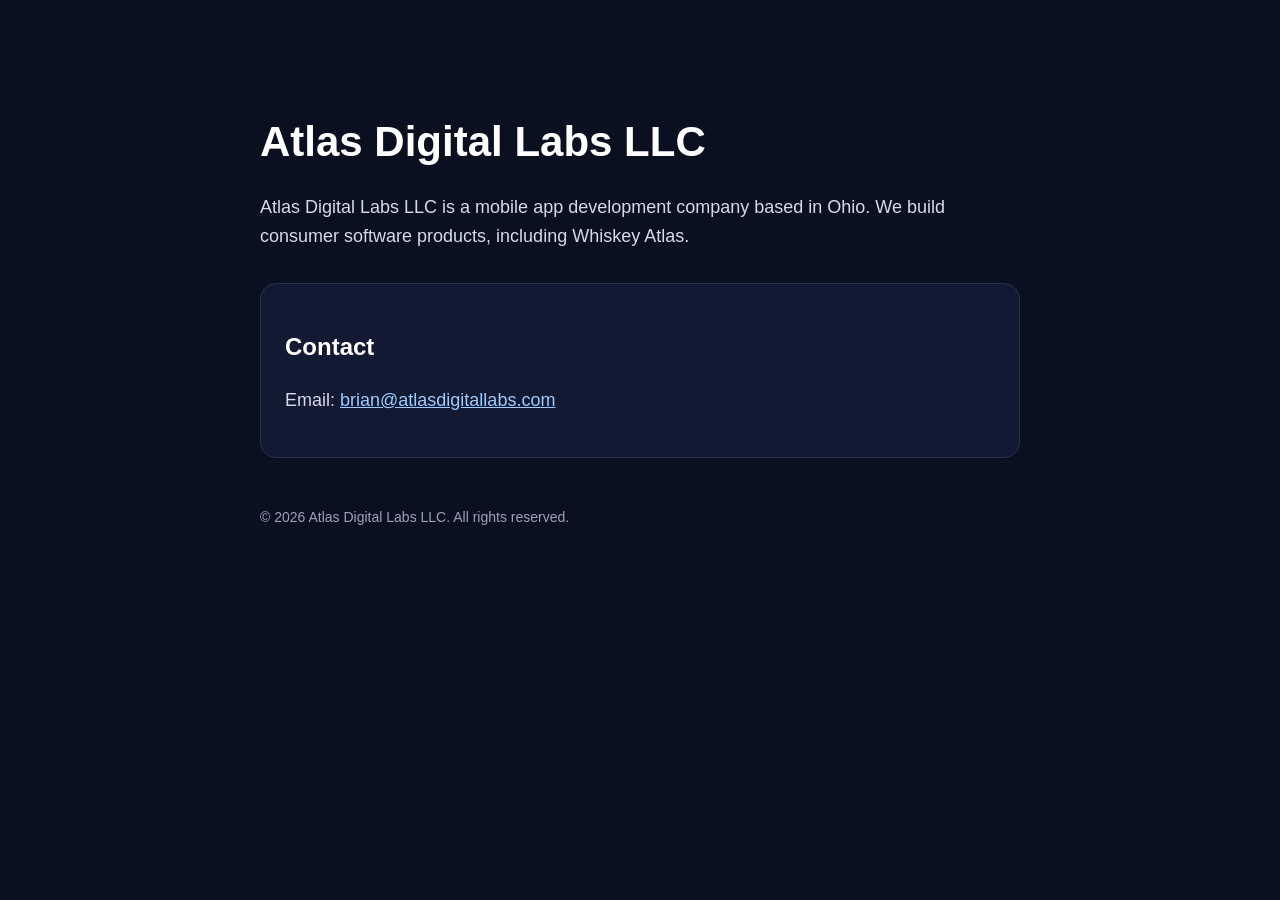
==== index.html @ 76c536e6 "Create index.html" ====
<!DOCTYPE html>
<html lang="en">
<head>
  <meta charset="UTF-8" />
  <meta name="viewport" content="width=device-width, initial-scale=1.0" />
  <title>Atlas Digital Labs LLC</title>
  <style>
    body {
      margin: 0;
      font-family: Arial, Helvetica, sans-serif;
      background: #0b1020;
      color: #ffffff;
      line-height: 1.6;
    }

    .container {
      max-width: 760px;
      margin: 0 auto;
      padding: 80px 24px;
    }

    h1 {
      font-size: 42px;
      margin-bottom: 12px;
    }

    p {
      font-size: 18px;
      color: #d6d9e6;
    }

    .card {
      margin-top: 32px;
      padding: 24px;
      border: 1px solid #26304f;
      border-radius: 16px;
      background: #121a33;
    }

    a {
      color: #9ecbff;
    }

    .footer {
      margin-top: 48px;
      font-size: 14px;
      color: #9aa3b8;
    }
  </style>
</head>
<body>
  <main class="container">
    <h1>Atlas Digital Labs LLC</h1>

    <p>
      Atlas Digital Labs LLC is a mobile app development company based in Ohio.
      We build consumer software products, including Whiskey Atlas.
    </p>

    <div class="card">
      <h2>Contact</h2>
      <p>
        Email:
        <a href="mailto:brian@atlasdigitallabs.com">brian@atlasdigitallabs.com</a>
      </p>
    </div>

    <div class="footer">
      © 2026 Atlas Digital Labs LLC. All rights reserved.
    </div>
  </main>
</body>
</html>
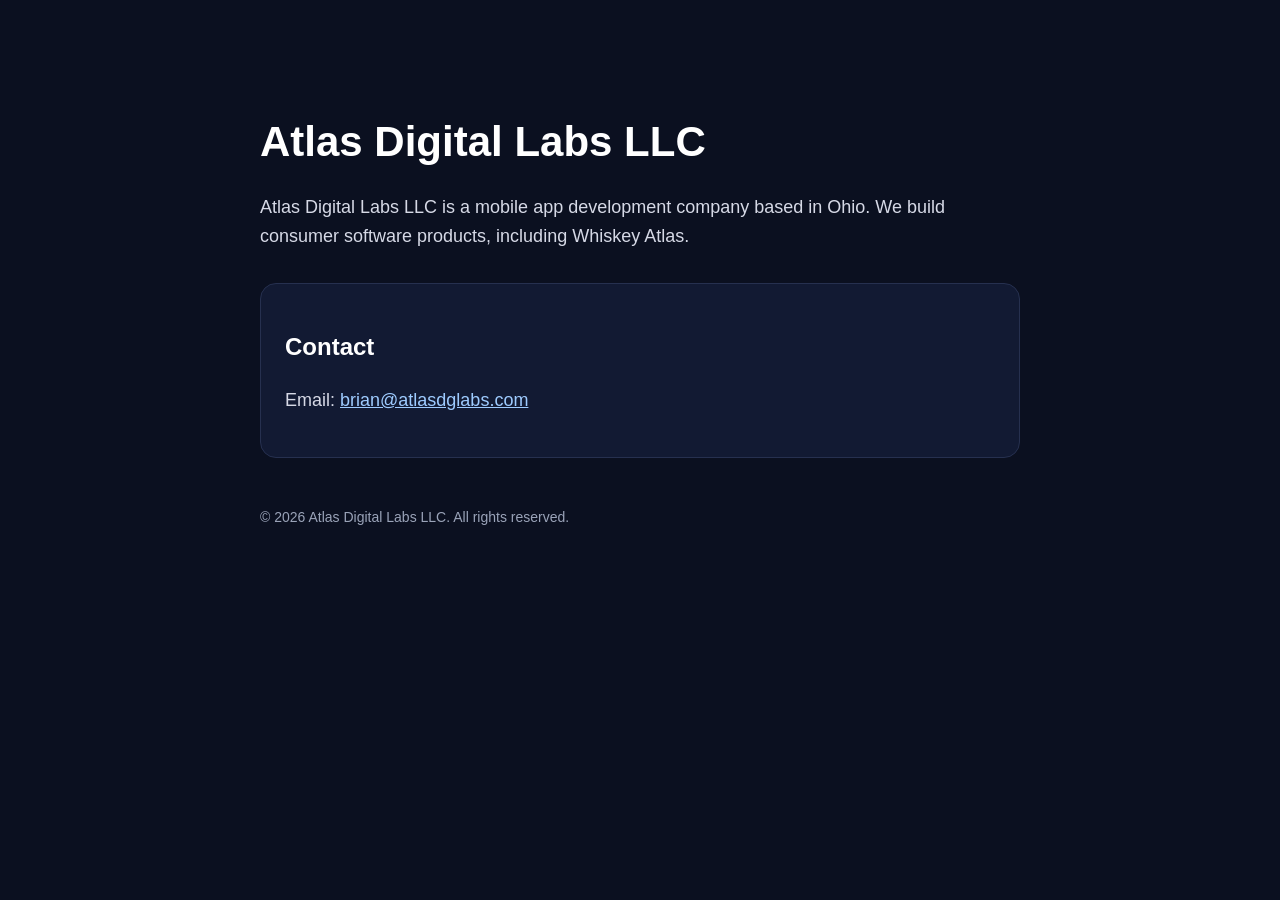
==== commit a7f6f595: "Update index.html" ====
--- a/index.html
+++ b/index.html
@@ -61,7 +61,7 @@
       <h2>Contact</h2>
       <p>
         Email:
-        <a href="mailto:brian@atlasdigitallabs.com">brian@atlasdigitallabs.com</a>
+        <a href="mailto:brian@atlasdglabs.com">brian@atlasdglabs.com</a>
       </p>
     </div>
 
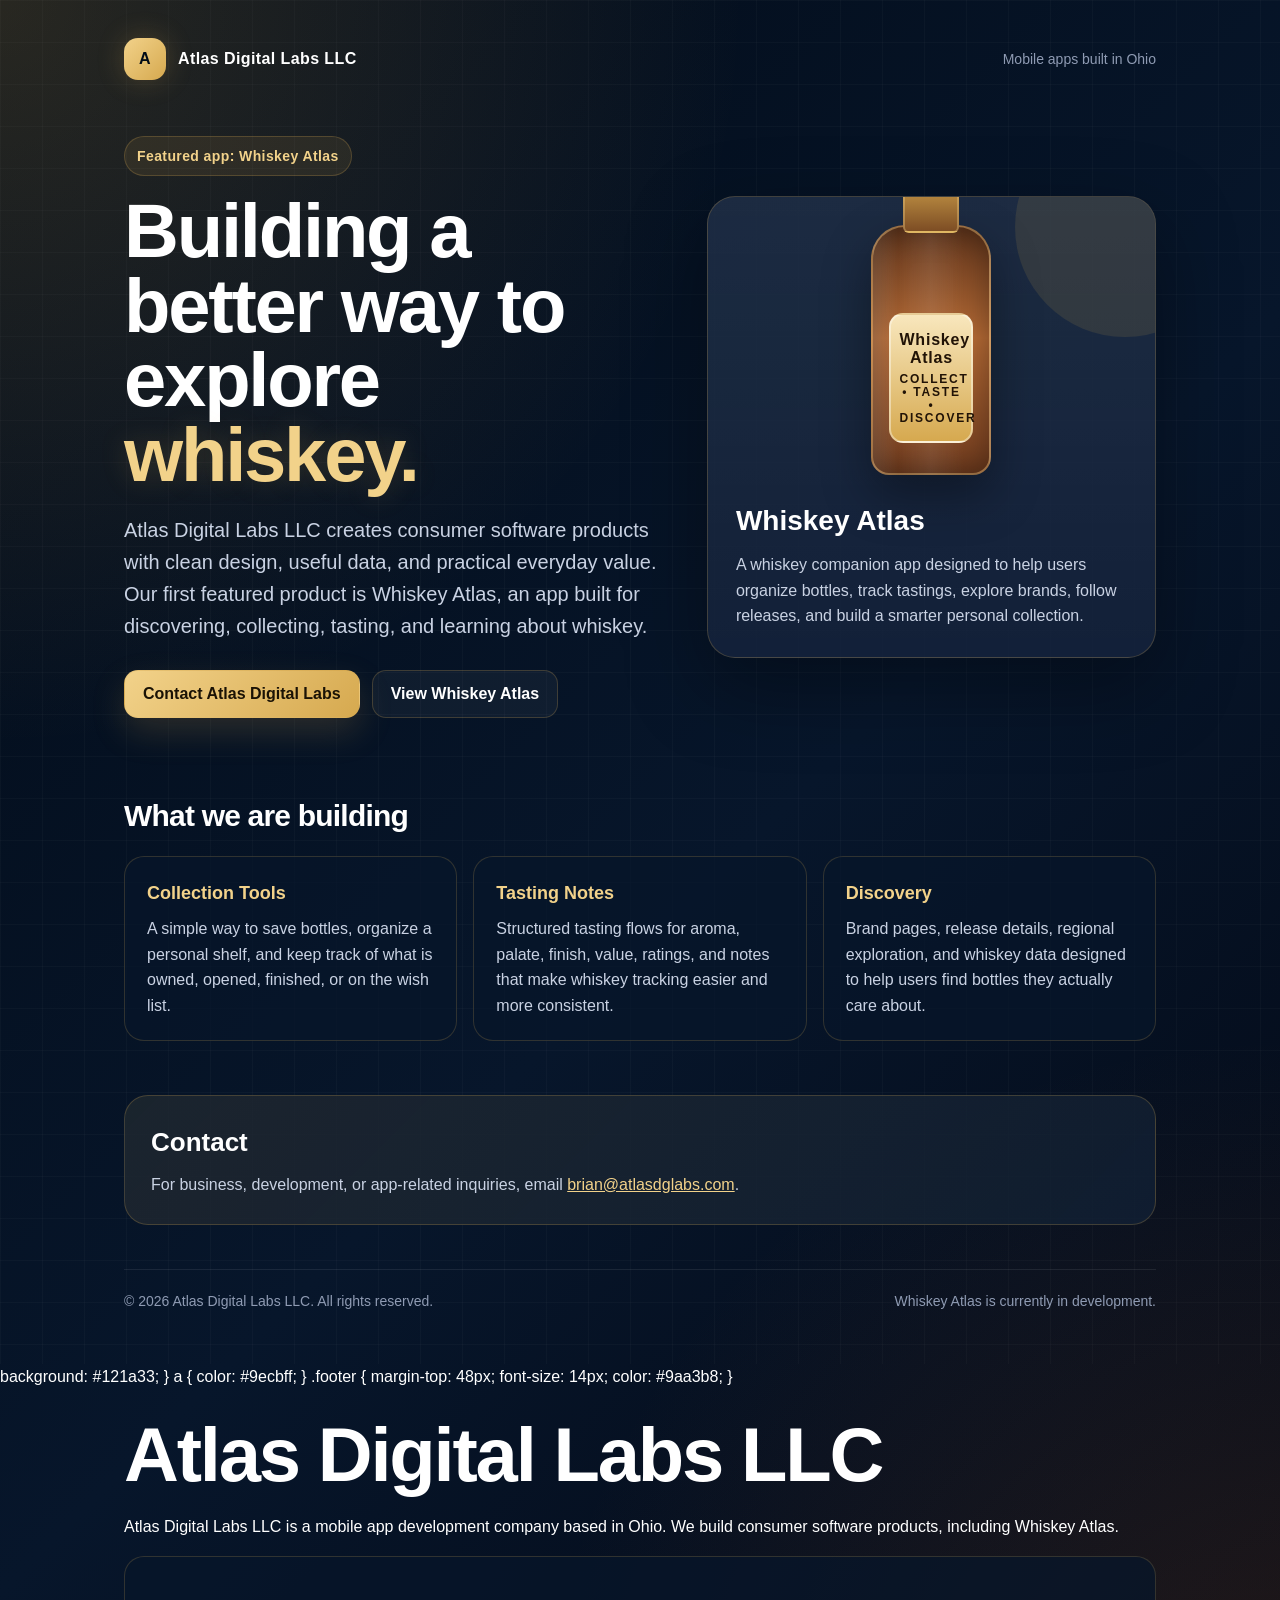
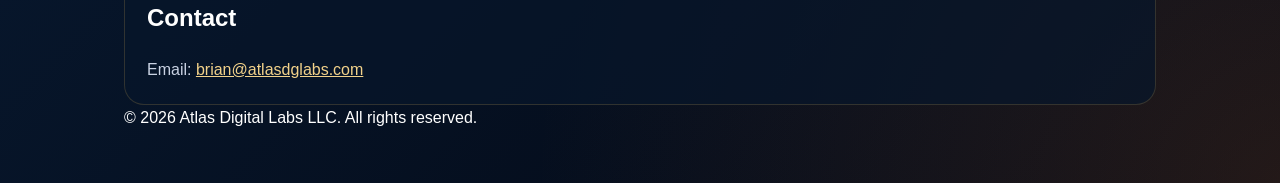
==== commit f7d9bb1d: "Update index.html" ====
--- a/index.html
+++ b/index.html
@@ -5,36 +5,441 @@
   <meta name="viewport" content="width=device-width, initial-scale=1.0" />
   <title>Atlas Digital Labs LLC</title>
   <style>
+    :root {
+      --navy: #020b17;
+      --navy-2: #07162b;
+      --navy-3: #0d213d;
+      --gold: #d6a94f;
+      --gold-light: #f2d28a;
+      --copper: #b56a35;
+      --text: #ffffff;
+      --muted: #c9d2e3;
+      --soft: #8f9bb3;
+      --card: rgba(11, 28, 53, 0.82);
+      --border: rgba(214, 169, 79, 0.24);
+    }
+
+    * {
+      box-sizing: border-box;
+    }
+
     body {
       margin: 0;
       font-family: Arial, Helvetica, sans-serif;
-      background: #0b1020;
-      color: #ffffff;
+      background:
+        radial-gradient(circle at top left, rgba(214, 169, 79, 0.18), transparent 34%),
+        radial-gradient(circle at bottom right, rgba(181, 106, 53, 0.18), transparent 34%),
+        linear-gradient(135deg, var(--navy), var(--navy-2) 52%, #030712);
+      color: var(--text);
       line-height: 1.6;
+      min-height: 100vh;
+    }
+
+    .page {
+      width: 100%;
+      min-height: 100vh;
+      overflow: hidden;
+      position: relative;
+    }
+
+    .page::before {
+      content: "";
+      position: absolute;
+      inset: 0;
+      background-image:
+        linear-gradient(rgba(255, 255, 255, 0.025) 1px, transparent 1px),
+        linear-gradient(90deg, rgba(255, 255, 255, 0.025) 1px, transparent 1px);
+      background-size: 42px 42px;
+      pointer-events: none;
     }
 
     .container {
-      max-width: 760px;
+      position: relative;
+      max-width: 1080px;
       margin: 0 auto;
-      padding: 80px 24px;
+      padding: 28px 24px 52px;
+    }
+
+    header {
+      display: flex;
+      align-items: center;
+      justify-content: space-between;
+      gap: 18px;
+      padding: 10px 0 56px;
+    }
+
+    .brand {
+      display: flex;
+      align-items: center;
+      gap: 12px;
+      font-weight: 700;
+      letter-spacing: 0.4px;
+    }
+
+    .logo {
+      width: 42px;
+      height: 42px;
+      border-radius: 14px;
+      display: grid;
+      place-items: center;
+      color: var(--navy);
+      font-weight: 900;
+      background: linear-gradient(135deg, var(--gold-light), var(--gold));
+      box-shadow: 0 0 28px rgba(214, 169, 79, 0.24);
+    }
+
+    .nav-note {
+      color: var(--soft);
+      font-size: 14px;
+      text-align: right;
+    }
+
+    .hero {
+      display: grid;
+      grid-template-columns: 1.1fr 0.9fr;
+      gap: 34px;
+      align-items: center;
+      padding-bottom: 52px;
+    }
+
+    .eyebrow {
+      display: inline-flex;
+      align-items: center;
+      gap: 8px;
+      color: var(--gold-light);
+      background: rgba(214, 169, 79, 0.1);
+      border: 1px solid var(--border);
+      padding: 8px 12px;
+      border-radius: 999px;
+      font-size: 14px;
+      font-weight: 700;
+      letter-spacing: 0.4px;
+      margin-bottom: 18px;
     }
 
     h1 {
-      font-size: 42px;
-      margin-bottom: 12px;
-    }
-
-    p {
+      font-size: clamp(42px, 7vw, 76px);
+      line-height: 0.98;
+      margin: 0 0 22px;
+      letter-spacing: -2.2px;
+    }
+
+    .highlight {
+      color: var(--gold-light);
+      text-shadow: 0 0 28px rgba(214, 169, 79, 0.2);
+    }
+
+    .lead {
+      max-width: 690px;
+      font-size: 20px;
+      color: var(--muted);
+      margin: 0 0 26px;
+    }
+
+    .actions {
+      display: flex;
+      flex-wrap: wrap;
+      gap: 12px;
+      margin-top: 28px;
+    }
+
+    .button {
+      display: inline-flex;
+      align-items: center;
+      justify-content: center;
+      min-height: 48px;
+      padding: 0 18px;
+      border-radius: 14px;
+      text-decoration: none;
+      font-weight: 800;
+      border: 1px solid var(--border);
+    }
+
+    .button.primary {
+      background: linear-gradient(135deg, var(--gold-light), var(--gold));
+      color: #1a1205;
+      box-shadow: 0 14px 34px rgba(214, 169, 79, 0.18);
+    }
+
+    .button.secondary {
+      color: var(--text);
+      background: rgba(255, 255, 255, 0.045);
+    }
+
+    .feature-card {
+      position: relative;
+      padding: 28px;
+      border-radius: 28px;
+      background:
+        linear-gradient(180deg, rgba(255, 255, 255, 0.08), rgba(255, 255, 255, 0.03)),
+        var(--card);
+      border: 1px solid var(--border);
+      box-shadow: 0 28px 80px rgba(0, 0, 0, 0.34);
+      overflow: hidden;
+    }
+
+    .feature-card::before {
+      content: "";
+      position: absolute;
+      width: 220px;
+      height: 220px;
+      border-radius: 50%;
+      background: rgba(214, 169, 79, 0.12);
+      top: -80px;
+      right: -80px;
+    }
+
+    .bottle {
+      position: relative;
+      width: 120px;
+      height: 250px;
+      margin: 0 auto 24px;
+      border-radius: 34px 34px 18px 18px;
+      background:
+        linear-gradient(90deg, rgba(255,255,255,0.12), transparent 22%, rgba(255,255,255,0.08) 50%, transparent 78%),
+        linear-gradient(180deg, #5f341b, #b56a35 45%, #6f3b1e);
+      border: 2px solid rgba(242, 210, 138, 0.34);
+      box-shadow: inset 0 0 32px rgba(0,0,0,0.35), 0 20px 48px rgba(0,0,0,0.35);
+    }
+
+    .bottle::before {
+      content: "";
+      position: absolute;
+      width: 52px;
+      height: 58px;
+      left: 50%;
+      transform: translateX(-50%);
+      top: -56px;
+      border-radius: 14px 14px 6px 6px;
+      background: linear-gradient(180deg, #d6a94f, #7d4d24);
+      border: 2px solid rgba(242, 210, 138, 0.34);
+    }
+
+    .label {
+      position: absolute;
+      left: 16px;
+      right: 16px;
+      top: 86px;
+      padding: 16px 8px;
+      text-align: center;
+      color: #211306;
+      background: linear-gradient(180deg, #f8e7bd, #d6a94f);
+      border-radius: 14px;
+      border: 2px solid rgba(255,255,255,0.4);
+      font-weight: 900;
+      letter-spacing: 0.8px;
+      line-height: 1.1;
+    }
+
+    .label span {
+      display: block;
+      font-size: 12px;
+      letter-spacing: 1.8px;
+      margin-top: 6px;
+    }
+
+    .app-title {
+      position: relative;
+      margin: 0 0 8px;
+      font-size: 28px;
+    }
+
+    .app-copy {
+      position: relative;
+      color: var(--muted);
+      margin: 0;
+    }
+
+    .section {
+      padding: 22px 0;
+    }
+
+    .section-title {
+      font-size: 30px;
+      margin: 0 0 16px;
+      letter-spacing: -0.8px;
+    }
+
+    .grid {
+      display: grid;
+      grid-template-columns: repeat(3, 1fr);
+      gap: 16px;
+    }
+
+    .card {
+      padding: 22px;
+      border: 1px solid rgba(214, 169, 79, 0.2);
+      border-radius: 20px;
+      background: rgba(7, 22, 43, 0.74);
+    }
+
+    .card h3 {
+      margin: 0 0 8px;
+      color: var(--gold-light);
       font-size: 18px;
-      color: #d6d9e6;
-    }
-
-    .card {
+    }
+
+    .card p {
+      margin: 0;
+      color: var(--muted);
+      font-size: 16px;
+    }
+
+    .contact {
       margin-top: 32px;
-      padding: 24px;
-      border: 1px solid #26304f;
-      border-radius: 16px;
-      background: #121a33;
+      padding: 26px;
+      border-radius: 24px;
+      border: 1px solid var(--border);
+      background:
+        linear-gradient(135deg, rgba(214, 169, 79, 0.1), rgba(255, 255, 255, 0.035)),
+        rgba(7, 22, 43, 0.82);
+    }
+
+    .contact h2 {
+      margin: 0 0 8px;
+      font-size: 26px;
+    }
+
+    .contact p {
+      margin: 0;
+      color: var(--muted);
+    }
+
+    a {
+      color: var(--gold-light);
+    }
+
+    footer {
+      margin-top: 44px;
+      color: var(--soft);
+      font-size: 14px;
+      display: flex;
+      flex-wrap: wrap;
+      justify-content: space-between;
+      gap: 12px;
+      border-top: 1px solid rgba(255,255,255,0.08);
+      padding-top: 20px;
+    }
+
+    @media (max-width: 820px) {
+      header {
+        align-items: flex-start;
+        padding-bottom: 38px;
+      }
+
+      .hero {
+        grid-template-columns: 1fr;
+      }
+
+      .feature-card {
+        max-width: 440px;
+      }
+
+      .grid {
+        grid-template-columns: 1fr;
+      }
+
+      .nav-note {
+        max-width: 180px;
+      }
+    }
+  </style>
+</head>
+<body>
+  <div class="page">
+    <main class="container">
+      <header>
+        <div class="brand">
+          <div class="logo">A</div>
+          <div>Atlas Digital Labs LLC</div>
+        </div>
+        <div class="nav-note">Mobile apps built in Ohio</div>
+      </header>
+
+      <section class="hero">
+        <div>
+          <div class="eyebrow">Featured app: Whiskey Atlas</div>
+
+          <h1>
+            Building a better way to explore
+            <span class="highlight">whiskey.</span>
+          </h1>
+
+          <p class="lead">
+            Atlas Digital Labs LLC creates consumer software products with clean design,
+            useful data, and practical everyday value. Our first featured product is
+            Whiskey Atlas, an app built for discovering, collecting, tasting, and learning
+            about whiskey.
+          </p>
+
+          <div class="actions">
+            <a class="button primary" href="mailto:brian@atlasdglabs.com">Contact Atlas Digital Labs</a>
+            <a class="button secondary" href="#whiskey-atlas">View Whiskey Atlas</a>
+          </div>
+        </div>
+
+        <div class="feature-card" id="whiskey-atlas">
+          <div class="bottle">
+            <div class="label">
+              Whiskey Atlas
+              <span>COLLECT • TASTE • DISCOVER</span>
+            </div>
+          </div>
+
+          <h2 class="app-title">Whiskey Atlas</h2>
+          <p class="app-copy">
+            A whiskey companion app designed to help users organize bottles, track tastings,
+            explore brands, follow releases, and build a smarter personal collection.
+          </p>
+        </div>
+      </section>
+
+      <section class="section">
+        <h2 class="section-title">What we are building</h2>
+
+        <div class="grid">
+          <div class="card">
+            <h3>Collection Tools</h3>
+            <p>
+              A simple way to save bottles, organize a personal shelf, and keep track of
+              what is owned, opened, finished, or on the wish list.
+            </p>
+          </div>
+
+          <div class="card">
+            <h3>Tasting Notes</h3>
+            <p>
+              Structured tasting flows for aroma, palate, finish, value, ratings, and notes
+              that make whiskey tracking easier and more consistent.
+            </p>
+          </div>
+
+          <div class="card">
+            <h3>Discovery</h3>
+            <p>
+              Brand pages, release details, regional exploration, and whiskey data designed
+              to help users find bottles they actually care about.
+            </p>
+          </div>
+        </div>
+      </section>
+
+      <section class="contact">
+        <h2>Contact</h2>
+        <p>
+          For business, development, or app-related inquiries, email
+          <a href="mailto:brian@atlasdglabs.com">brian@atlasdglabs.com</a>.
+        </p>
+      </section>
+
+      <footer>
+        <div>© 2026 Atlas Digital Labs LLC. All rights reserved.</div>
+        <div>Whiskey Atlas is currently in development.</div>
+      </footer>
+    </main>
+  </div>
+</body>
+</html>      background: #121a33;
     }
 
     a {
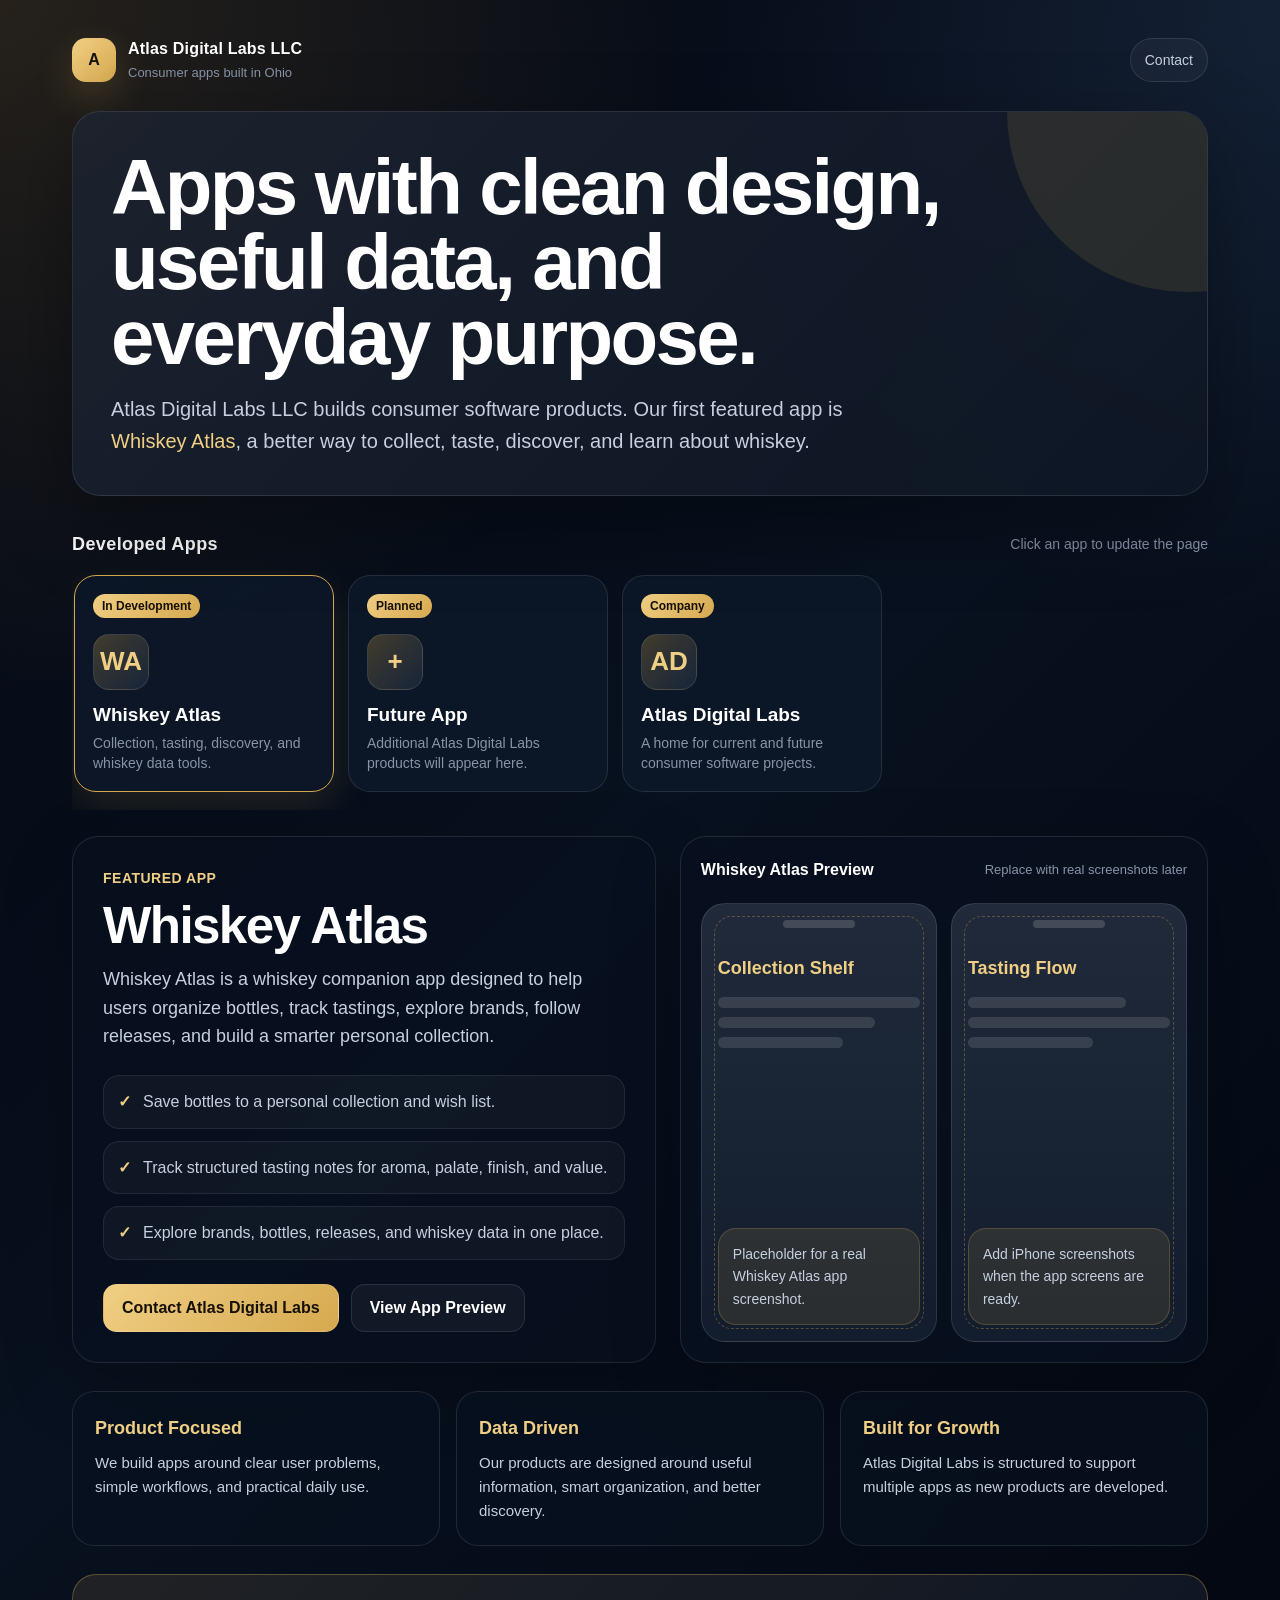
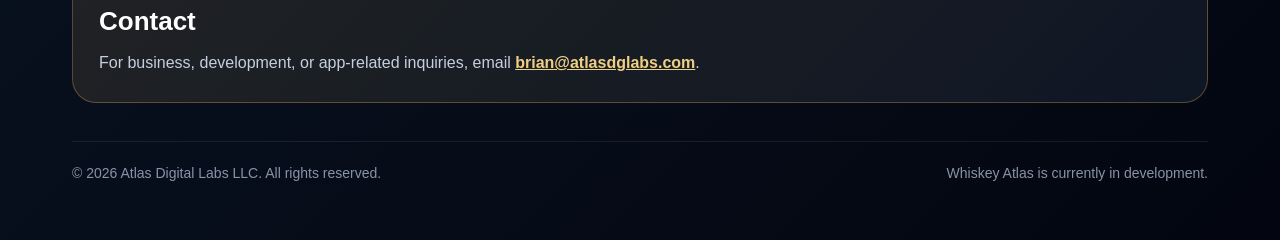
==== commit 377bebc8: "Update index.html" ====
--- a/index.html
+++ b/index.html
@@ -4,295 +4,490 @@
   <meta charset="UTF-8" />
   <meta name="viewport" content="width=device-width, initial-scale=1.0" />
   <title>Atlas Digital Labs LLC</title>
+
   <style>
     :root {
-      --navy: #020b17;
-      --navy-2: #07162b;
-      --navy-3: #0d213d;
+      --bg: #050914;
+      --bg-soft: #08111f;
+      --panel: #0d1829;
+      --panel-2: #111f34;
+      --border: rgba(255, 255, 255, 0.1);
+      --border-strong: rgba(214, 169, 79, 0.35);
+      --text: #ffffff;
+      --muted: #c6cfdf;
+      --muted-2: #8893a7;
       --gold: #d6a94f;
-      --gold-light: #f2d28a;
-      --copper: #b56a35;
-      --text: #ffffff;
-      --muted: #c9d2e3;
-      --soft: #8f9bb3;
-      --card: rgba(11, 28, 53, 0.82);
-      --border: rgba(214, 169, 79, 0.24);
+      --gold-light: #f0cf84;
+      --blue: #7fb3ff;
+      --shadow: rgba(0, 0, 0, 0.35);
     }
 
     * {
       box-sizing: border-box;
+    }
+
+    html {
+      scroll-behavior: smooth;
     }
 
     body {
       margin: 0;
       font-family: Arial, Helvetica, sans-serif;
+      color: var(--text);
       background:
-        radial-gradient(circle at top left, rgba(214, 169, 79, 0.18), transparent 34%),
-        radial-gradient(circle at bottom right, rgba(181, 106, 53, 0.18), transparent 34%),
-        linear-gradient(135deg, var(--navy), var(--navy-2) 52%, #030712);
-      color: var(--text);
+        radial-gradient(circle at top left, rgba(214, 169, 79, 0.16), transparent 32%),
+        radial-gradient(circle at top right, rgba(127, 179, 255, 0.1), transparent 28%),
+        linear-gradient(135deg, #040711, #08111f 48%, #030610);
+      min-height: 100vh;
       line-height: 1.6;
-      min-height: 100vh;
+    }
+
+    a {
+      color: inherit;
     }
 
     .page {
       width: 100%;
       min-height: 100vh;
-      overflow: hidden;
-      position: relative;
-    }
-
-    .page::before {
-      content: "";
-      position: absolute;
-      inset: 0;
-      background-image:
-        linear-gradient(rgba(255, 255, 255, 0.025) 1px, transparent 1px),
-        linear-gradient(90deg, rgba(255, 255, 255, 0.025) 1px, transparent 1px);
-      background-size: 42px 42px;
-      pointer-events: none;
-    }
-
-    .container {
-      position: relative;
-      max-width: 1080px;
+    }
+
+    .site-shell {
+      max-width: 1180px;
       margin: 0 auto;
-      padding: 28px 24px 52px;
-    }
-
-    header {
+      padding: 28px 22px 56px;
+    }
+
+    .topbar {
       display: flex;
       align-items: center;
       justify-content: space-between;
       gap: 18px;
-      padding: 10px 0 56px;
-    }
-
-    .brand {
+      padding: 8px 0 28px;
+    }
+
+    .company-mark {
       display: flex;
       align-items: center;
       gap: 12px;
-      font-weight: 700;
-      letter-spacing: 0.4px;
+      min-width: 0;
     }
 
     .logo {
-      width: 42px;
-      height: 42px;
+      width: 44px;
+      height: 44px;
       border-radius: 14px;
       display: grid;
       place-items: center;
-      color: var(--navy);
+      background: linear-gradient(135deg, var(--gold-light), var(--gold));
+      color: #171006;
       font-weight: 900;
-      background: linear-gradient(135deg, var(--gold-light), var(--gold));
-      box-shadow: 0 0 28px rgba(214, 169, 79, 0.24);
-    }
-
-    .nav-note {
-      color: var(--soft);
+      box-shadow: 0 14px 36px rgba(214, 169, 79, 0.22);
+      flex: 0 0 auto;
+    }
+
+    .company-name {
+      font-weight: 800;
+      letter-spacing: 0.2px;
+      white-space: nowrap;
+    }
+
+    .company-subtitle {
+      font-size: 13px;
+      color: var(--muted-2);
+      margin-top: 1px;
+    }
+
+    .top-link {
+      border: 1px solid var(--border);
+      color: var(--muted);
+      text-decoration: none;
+      padding: 10px 14px;
+      border-radius: 999px;
       font-size: 14px;
-      text-align: right;
-    }
-
-    .hero {
-      display: grid;
-      grid-template-columns: 1.1fr 0.9fr;
-      gap: 34px;
+      background: rgba(255, 255, 255, 0.04);
+    }
+
+    .top-link:hover {
+      border-color: var(--border-strong);
+      color: var(--gold-light);
+    }
+
+    .masthead {
+      border: 1px solid var(--border);
+      border-radius: 28px;
+      padding: 38px;
+      background:
+        linear-gradient(135deg, rgba(255, 255, 255, 0.07), rgba(255, 255, 255, 0.025)),
+        rgba(8, 17, 31, 0.82);
+      box-shadow: 0 28px 80px var(--shadow);
+      overflow: hidden;
+      position: relative;
+    }
+
+    .masthead::after {
+      content: "";
+      position: absolute;
+      width: 360px;
+      height: 360px;
+      border-radius: 50%;
+      right: -160px;
+      top: -180px;
+      background: rgba(214, 169, 79, 0.12);
+      pointer-events: none;
+    }
+
+    .masthead-inner {
+      position: relative;
+      z-index: 2;
+      max-width: 850px;
+    }
+
+    .page-title {
+      font-size: clamp(42px, 7vw, 78px);
+      line-height: 0.96;
+      letter-spacing: -2.6px;
+      margin: 0 0 18px;
+    }
+
+    .title-accent {
+      color: var(--gold-light);
+    }
+
+    .lead {
+      font-size: 20px;
+      color: var(--muted);
+      max-width: 780px;
+      margin: 0;
+    }
+
+    .section-label {
+      margin: 34px 0 12px;
+      display: flex;
       align-items: center;
-      padding-bottom: 52px;
-    }
-
-    .eyebrow {
+      justify-content: space-between;
+      gap: 12px;
+    }
+
+    .section-label h2 {
+      font-size: 18px;
+      letter-spacing: 0.4px;
+      margin: 0;
+      color: var(--text);
+    }
+
+    .section-label span {
+      color: var(--muted-2);
+      font-size: 14px;
+    }
+
+    .app-scroll {
+      display: flex;
+      gap: 14px;
+      overflow-x: auto;
+      padding: 4px 2px 18px;
+      scrollbar-width: thin;
+      scrollbar-color: rgba(214, 169, 79, 0.7) rgba(255,255,255,0.08);
+    }
+
+    .app-card {
+      min-width: 260px;
+      max-width: 260px;
+      cursor: pointer;
+      border: 1px solid var(--border);
+      border-radius: 22px;
+      padding: 18px;
+      background: rgba(13, 24, 41, 0.9);
+      color: var(--text);
+      text-align: left;
+      transition: transform 180ms ease, border-color 180ms ease, background 180ms ease;
+    }
+
+    .app-card:hover {
+      transform: translateY(-2px);
+      border-color: var(--border-strong);
+      background: rgba(17, 31, 52, 0.95);
+    }
+
+    .app-card.active {
+      border-color: var(--gold);
+      box-shadow: 0 16px 42px rgba(214, 169, 79, 0.14);
+    }
+
+    .app-status {
       display: inline-flex;
       align-items: center;
-      gap: 8px;
+      border-radius: 999px;
+      padding: 5px 9px;
+      font-size: 12px;
+      font-weight: 800;
+      color: #181006;
+      background: linear-gradient(135deg, var(--gold-light), var(--gold));
+      margin-bottom: 16px;
+    }
+
+    .app-icon {
+      width: 56px;
+      height: 56px;
+      border-radius: 16px;
+      display: grid;
+      place-items: center;
+      margin-bottom: 14px;
+      background:
+        linear-gradient(135deg, rgba(214, 169, 79, 0.28), rgba(127, 179, 255, 0.12)),
+        #08111f;
+      border: 1px solid rgba(255, 255, 255, 0.1);
+      font-size: 26px;
+      font-weight: 900;
       color: var(--gold-light);
-      background: rgba(214, 169, 79, 0.1);
+    }
+
+    .app-card h3 {
+      margin: 0 0 6px;
+      font-size: 19px;
+      line-height: 1.2;
+    }
+
+    .app-card p {
+      margin: 0;
+      color: var(--muted-2);
+      font-size: 14px;
+      line-height: 1.45;
+    }
+
+    .app-detail {
+      margin-top: 26px;
+      display: grid;
+      grid-template-columns: 1.05fr 0.95fr;
+      gap: 24px;
+      align-items: stretch;
+    }
+
+    .detail-panel,
+    .visual-panel {
       border: 1px solid var(--border);
-      padding: 8px 12px;
-      border-radius: 999px;
+      border-radius: 26px;
+      background: rgba(8, 17, 31, 0.82);
+      box-shadow: 0 24px 70px rgba(0,0,0,0.24);
+    }
+
+    .detail-panel {
+      padding: 30px;
+    }
+
+    .app-kicker {
+      color: var(--gold-light);
+      font-weight: 800;
       font-size: 14px;
-      font-weight: 700;
-      letter-spacing: 0.4px;
-      margin-bottom: 18px;
-    }
-
-    h1 {
-      font-size: clamp(42px, 7vw, 76px);
-      line-height: 0.98;
-      margin: 0 0 22px;
-      letter-spacing: -2.2px;
-    }
-
-    .highlight {
+      letter-spacing: 0.5px;
+      text-transform: uppercase;
+      margin-bottom: 10px;
+    }
+
+    .detail-title {
+      font-size: clamp(32px, 4vw, 52px);
+      line-height: 1;
+      letter-spacing: -1.6px;
+      margin: 0 0 14px;
+    }
+
+    .detail-description {
+      margin: 0 0 24px;
+      color: var(--muted);
+      font-size: 18px;
+    }
+
+    .feature-list {
+      display: grid;
+      gap: 12px;
+      margin: 0;
+      padding: 0;
+      list-style: none;
+    }
+
+    .feature-list li {
+      display: flex;
+      gap: 12px;
+      align-items: flex-start;
+      color: var(--muted);
+      border: 1px solid rgba(255,255,255,0.08);
+      background: rgba(255,255,255,0.035);
+      border-radius: 16px;
+      padding: 13px 14px;
+    }
+
+    .check {
       color: var(--gold-light);
-      text-shadow: 0 0 28px rgba(214, 169, 79, 0.2);
-    }
-
-    .lead {
-      max-width: 690px;
-      font-size: 20px;
-      color: var(--muted);
-      margin: 0 0 26px;
+      font-weight: 900;
+      flex: 0 0 auto;
     }
 
     .actions {
       display: flex;
       flex-wrap: wrap;
       gap: 12px;
-      margin-top: 28px;
+      margin-top: 24px;
     }
 
     .button {
+      min-height: 48px;
       display: inline-flex;
       align-items: center;
       justify-content: center;
-      min-height: 48px;
+      text-decoration: none;
       padding: 0 18px;
       border-radius: 14px;
-      text-decoration: none;
       font-weight: 800;
       border: 1px solid var(--border);
     }
 
     .button.primary {
+      color: #171006;
       background: linear-gradient(135deg, var(--gold-light), var(--gold));
-      color: #1a1205;
-      box-shadow: 0 14px 34px rgba(214, 169, 79, 0.18);
     }
 
     .button.secondary {
       color: var(--text);
-      background: rgba(255, 255, 255, 0.045);
-    }
-
-    .feature-card {
+      background: rgba(255,255,255,0.045);
+    }
+
+    .visual-panel {
+      overflow: hidden;
+      display: flex;
+      flex-direction: column;
+      min-height: 520px;
+    }
+
+    .visual-header {
+      padding: 20px 20px 0;
+      display: flex;
+      align-items: center;
+      justify-content: space-between;
+      gap: 12px;
+    }
+
+    .visual-header span {
+      color: var(--muted-2);
+      font-size: 13px;
+    }
+
+    .screenshots {
+      padding: 20px;
+      display: grid;
+      grid-template-columns: 1fr 1fr;
+      gap: 14px;
+      flex: 1;
+    }
+
+    .screenshot-placeholder {
+      border-radius: 24px;
+      border: 1px solid rgba(255,255,255,0.11);
+      background:
+        linear-gradient(180deg, rgba(255,255,255,0.08), rgba(255,255,255,0.02)),
+        var(--panel);
+      min-height: 360px;
+      display: flex;
+      flex-direction: column;
+      justify-content: space-between;
+      padding: 16px;
       position: relative;
-      padding: 28px;
-      border-radius: 28px;
-      background:
-        linear-gradient(180deg, rgba(255, 255, 255, 0.08), rgba(255, 255, 255, 0.03)),
-        var(--card);
-      border: 1px solid var(--border);
-      box-shadow: 0 28px 80px rgba(0, 0, 0, 0.34);
       overflow: hidden;
     }
 
-    .feature-card::before {
+    .screenshot-placeholder::before {
       content: "";
       position: absolute;
-      width: 220px;
-      height: 220px;
-      border-radius: 50%;
+      inset: 12px;
+      border-radius: 18px;
+      border: 1px dashed rgba(214, 169, 79, 0.35);
+      pointer-events: none;
+    }
+
+    .phone-bar {
+      height: 8px;
+      width: 72px;
+      border-radius: 999px;
+      background: rgba(255,255,255,0.16);
+      margin: 0 auto 22px;
+    }
+
+    .mock-title {
+      position: relative;
+      z-index: 2;
+      color: var(--gold-light);
+      font-weight: 900;
+      font-size: 18px;
+      line-height: 1.2;
+      margin-top: 30px;
+    }
+
+    .mock-lines {
+      position: relative;
+      z-index: 2;
+      display: grid;
+      gap: 9px;
+      margin-top: 18px;
+    }
+
+    .mock-line {
+      height: 11px;
+      border-radius: 999px;
+      background: rgba(255,255,255,0.12);
+    }
+
+    .mock-line.short {
+      width: 62%;
+    }
+
+    .mock-line.medium {
+      width: 78%;
+    }
+
+    .mock-card {
+      position: relative;
+      z-index: 2;
+      margin-top: auto;
+      border-radius: 18px;
+      padding: 14px;
       background: rgba(214, 169, 79, 0.12);
-      top: -80px;
-      right: -80px;
-    }
-
-    .bottle {
-      position: relative;
-      width: 120px;
-      height: 250px;
-      margin: 0 auto 24px;
-      border-radius: 34px 34px 18px 18px;
-      background:
-        linear-gradient(90deg, rgba(255,255,255,0.12), transparent 22%, rgba(255,255,255,0.08) 50%, transparent 78%),
-        linear-gradient(180deg, #5f341b, #b56a35 45%, #6f3b1e);
-      border: 2px solid rgba(242, 210, 138, 0.34);
-      box-shadow: inset 0 0 32px rgba(0,0,0,0.35), 0 20px 48px rgba(0,0,0,0.35);
-    }
-
-    .bottle::before {
-      content: "";
-      position: absolute;
-      width: 52px;
-      height: 58px;
-      left: 50%;
-      transform: translateX(-50%);
-      top: -56px;
-      border-radius: 14px 14px 6px 6px;
-      background: linear-gradient(180deg, #d6a94f, #7d4d24);
-      border: 2px solid rgba(242, 210, 138, 0.34);
-    }
-
-    .label {
-      position: absolute;
-      left: 16px;
-      right: 16px;
-      top: 86px;
-      padding: 16px 8px;
-      text-align: center;
-      color: #211306;
-      background: linear-gradient(180deg, #f8e7bd, #d6a94f);
-      border-radius: 14px;
-      border: 2px solid rgba(255,255,255,0.4);
-      font-weight: 900;
-      letter-spacing: 0.8px;
-      line-height: 1.1;
-    }
-
-    .label span {
-      display: block;
-      font-size: 12px;
-      letter-spacing: 1.8px;
-      margin-top: 6px;
-    }
-
-    .app-title {
-      position: relative;
-      margin: 0 0 8px;
-      font-size: 28px;
-    }
-
-    .app-copy {
-      position: relative;
+      border: 1px solid rgba(214, 169, 79, 0.24);
       color: var(--muted);
-      margin: 0;
-    }
-
-    .section {
-      padding: 22px 0;
-    }
-
-    .section-title {
-      font-size: 30px;
-      margin: 0 0 16px;
-      letter-spacing: -0.8px;
-    }
-
-    .grid {
+      font-size: 14px;
+    }
+
+    .company-section {
+      margin-top: 28px;
       display: grid;
       grid-template-columns: repeat(3, 1fr);
       gap: 16px;
     }
 
-    .card {
+    .company-card {
       padding: 22px;
-      border: 1px solid rgba(214, 169, 79, 0.2);
-      border-radius: 20px;
-      background: rgba(7, 22, 43, 0.74);
-    }
-
-    .card h3 {
+      border-radius: 22px;
+      border: 1px solid var(--border);
+      background: rgba(8, 17, 31, 0.72);
+    }
+
+    .company-card h3 {
       margin: 0 0 8px;
+      font-size: 18px;
       color: var(--gold-light);
-      font-size: 18px;
-    }
-
-    .card p {
+    }
+
+    .company-card p {
       margin: 0;
       color: var(--muted);
-      font-size: 16px;
+      font-size: 15px;
     }
 
     .contact {
-      margin-top: 32px;
+      margin-top: 28px;
       padding: 26px;
       border-radius: 24px;
-      border: 1px solid var(--border);
+      border: 1px solid var(--border-strong);
       background:
-        linear-gradient(135deg, rgba(214, 169, 79, 0.1), rgba(255, 255, 255, 0.035)),
-        rgba(7, 22, 43, 0.82);
+        linear-gradient(135deg, rgba(214, 169, 79, 0.12), rgba(255, 255, 255, 0.03)),
+        rgba(8, 17, 31, 0.88);
     }
 
     .contact h2 {
@@ -301,126 +496,224 @@
     }
 
     .contact p {
+      color: var(--muted);
       margin: 0;
-      color: var(--muted);
-    }
-
-    a {
+    }
+
+    .contact a {
       color: var(--gold-light);
+      font-weight: 800;
     }
 
     footer {
-      margin-top: 44px;
-      color: var(--soft);
-      font-size: 14px;
-      display: flex;
-      flex-wrap: wrap;
+      margin-top: 38px;
+      padding-top: 20px;
+      border-top: 1px solid rgba(255,255,255,0.08);
+      display: flex;
       justify-content: space-between;
       gap: 12px;
-      border-top: 1px solid rgba(255,255,255,0.08);
-      padding-top: 20px;
-    }
-
-    @media (max-width: 820px) {
-      header {
+      flex-wrap: wrap;
+      color: var(--muted-2);
+      font-size: 14px;
+    }
+
+    @media (max-width: 920px) {
+      .masthead {
+        padding: 30px 24px;
+      }
+
+      .app-detail {
+        grid-template-columns: 1fr;
+      }
+
+      .visual-panel {
+        min-height: auto;
+      }
+
+      .company-section {
+        grid-template-columns: 1fr;
+      }
+    }
+
+    @media (max-width: 620px) {
+      .site-shell {
+        padding: 22px 16px 42px;
+      }
+
+      .topbar {
         align-items: flex-start;
-        padding-bottom: 38px;
-      }
-
-      .hero {
+      }
+
+      .company-name {
+        white-space: normal;
+      }
+
+      .top-link {
+        display: none;
+      }
+
+      .masthead {
+        border-radius: 22px;
+      }
+
+      .lead {
+        font-size: 18px;
+      }
+
+      .app-card {
+        min-width: 230px;
+        max-width: 230px;
+      }
+
+      .screenshots {
         grid-template-columns: 1fr;
       }
 
-      .feature-card {
-        max-width: 440px;
-      }
-
-      .grid {
-        grid-template-columns: 1fr;
-      }
-
-      .nav-note {
-        max-width: 180px;
+      .screenshot-placeholder {
+        min-height: 310px;
       }
     }
   </style>
 </head>
+
 <body>
   <div class="page">
-    <main class="container">
-      <header>
-        <div class="brand">
+    <main class="site-shell">
+      <header class="topbar">
+        <div class="company-mark">
           <div class="logo">A</div>
-          <div>Atlas Digital Labs LLC</div>
-        </div>
-        <div class="nav-note">Mobile apps built in Ohio</div>
-      </header>
-
-      <section class="hero">
-        <div>
-          <div class="eyebrow">Featured app: Whiskey Atlas</div>
-
-          <h1>
-            Building a better way to explore
-            <span class="highlight">whiskey.</span>
-          </h1>
-
-          <p class="lead">
-            Atlas Digital Labs LLC creates consumer software products with clean design,
-            useful data, and practical everyday value. Our first featured product is
-            Whiskey Atlas, an app built for discovering, collecting, tasting, and learning
-            about whiskey.
-          </p>
-
-          <div class="actions">
-            <a class="button primary" href="mailto:brian@atlasdglabs.com">Contact Atlas Digital Labs</a>
-            <a class="button secondary" href="#whiskey-atlas">View Whiskey Atlas</a>
+          <div>
+            <div class="company-name">Atlas Digital Labs LLC</div>
+            <div class="company-subtitle">Consumer apps built in Ohio</div>
           </div>
         </div>
 
-        <div class="feature-card" id="whiskey-atlas">
-          <div class="bottle">
-            <div class="label">
-              Whiskey Atlas
-              <span>COLLECT • TASTE • DISCOVER</span>
-            </div>
-          </div>
-
-          <h2 class="app-title">Whiskey Atlas</h2>
-          <p class="app-copy">
-            A whiskey companion app designed to help users organize bottles, track tastings,
-            explore brands, follow releases, and build a smarter personal collection.
+        <a class="top-link" href="mailto:brian@atlasdglabs.com">Contact</a>
+      </header>
+
+      <section class="masthead">
+        <div class="masthead-inner">
+          <h1 class="page-title">
+            Apps with clean design, useful data, and everyday purpose.
+          </h1>
+
+          <p class="lead">
+            Atlas Digital Labs LLC builds consumer software products. Our first featured app is
+            <span class="title-accent">Whiskey Atlas</span>, a better way to collect, taste,
+            discover, and learn about whiskey.
           </p>
         </div>
       </section>
 
-      <section class="section">
-        <h2 class="section-title">What we are building</h2>
-
-        <div class="grid">
-          <div class="card">
-            <h3>Collection Tools</h3>
-            <p>
-              A simple way to save bottles, organize a personal shelf, and keep track of
-              what is owned, opened, finished, or on the wish list.
-            </p>
+      <section class="section-label" aria-label="Developed apps">
+        <h2>Developed Apps</h2>
+        <span>Click an app to update the page</span>
+      </section>
+
+      <section class="app-scroll">
+        <button class="app-card active" data-app="whiskey">
+          <span class="app-status">In Development</span>
+          <div class="app-icon">WA</div>
+          <h3>Whiskey Atlas</h3>
+          <p>Collection, tasting, discovery, and whiskey data tools.</p>
+        </button>
+
+        <button class="app-card" data-app="coming-soon">
+          <span class="app-status">Planned</span>
+          <div class="app-icon">+</div>
+          <h3>Future App</h3>
+          <p>Additional Atlas Digital Labs products will appear here.</p>
+        </button>
+
+        <button class="app-card" data-app="company">
+          <span class="app-status">Company</span>
+          <div class="app-icon">AD</div>
+          <h3>Atlas Digital Labs</h3>
+          <p>A home for current and future consumer software projects.</p>
+        </button>
+      </section>
+
+      <section class="app-detail">
+        <div class="detail-panel">
+          <div class="app-kicker" id="detailKicker">Featured App</div>
+          <h2 class="detail-title" id="detailTitle">Whiskey Atlas</h2>
+          <p class="detail-description" id="detailDescription">
+            Whiskey Atlas is a whiskey companion app designed to help users organize bottles,
+            track tastings, explore brands, follow releases, and build a smarter personal collection.
+          </p>
+
+          <ul class="feature-list" id="featureList">
+            <li><span class="check">✓</span><span>Save bottles to a personal collection and wish list.</span></li>
+            <li><span class="check">✓</span><span>Track structured tasting notes for aroma, palate, finish, and value.</span></li>
+            <li><span class="check">✓</span><span>Explore brands, bottles, releases, and whiskey data in one place.</span></li>
+          </ul>
+
+          <div class="actions">
+            <a class="button primary" href="mailto:brian@atlasdglabs.com">Contact Atlas Digital Labs</a>
+            <a class="button secondary" href="#screenshots">View App Preview</a>
           </div>
-
-          <div class="card">
-            <h3>Tasting Notes</h3>
-            <p>
-              Structured tasting flows for aroma, palate, finish, value, ratings, and notes
-              that make whiskey tracking easier and more consistent.
-            </p>
+        </div>
+
+        <div class="visual-panel" id="screenshots">
+          <div class="visual-header">
+            <strong id="visualTitle">Whiskey Atlas Preview</strong>
+            <span>Replace with real screenshots later</span>
           </div>
 
-          <div class="card">
-            <h3>Discovery</h3>
-            <p>
-              Brand pages, release details, regional exploration, and whiskey data designed
-              to help users find bottles they actually care about.
-            </p>
+          <div class="screenshots">
+            <div class="screenshot-placeholder">
+              <div>
+                <div class="phone-bar"></div>
+                <div class="mock-title" id="mockTitleOne">Collection Shelf</div>
+                <div class="mock-lines">
+                  <div class="mock-line"></div>
+                  <div class="mock-line medium"></div>
+                  <div class="mock-line short"></div>
+                </div>
+              </div>
+              <div class="mock-card" id="mockCardOne">
+                Placeholder for a real Whiskey Atlas app screenshot.
+              </div>
+            </div>
+
+            <div class="screenshot-placeholder">
+              <div>
+                <div class="phone-bar"></div>
+                <div class="mock-title" id="mockTitleTwo">Tasting Flow</div>
+                <div class="mock-lines">
+                  <div class="mock-line medium"></div>
+                  <div class="mock-line"></div>
+                  <div class="mock-line short"></div>
+                </div>
+              </div>
+              <div class="mock-card" id="mockCardTwo">
+                Add iPhone screenshots when the app screens are ready.
+              </div>
+            </div>
           </div>
+        </div>
+      </section>
+
+      <section class="company-section">
+        <div class="company-card">
+          <h3>Product Focused</h3>
+          <p>
+            We build apps around clear user problems, simple workflows, and practical daily use.
+          </p>
+        </div>
+
+        <div class="company-card">
+          <h3>Data Driven</h3>
+          <p>
+            Our products are designed around useful information, smart organization, and better discovery.
+          </p>
+        </div>
+
+        <div class="company-card">
+          <h3>Built for Growth</h3>
+          <p>
+            Atlas Digital Labs is structured to support multiple apps as new products are developed.
+          </p>
         </div>
       </section>
 
@@ -438,41 +731,98 @@
       </footer>
     </main>
   </div>
-</body>
-</html>      background: #121a33;
-    }
-
-    a {
-      color: #9ecbff;
-    }
-
-    .footer {
-      margin-top: 48px;
-      font-size: 14px;
-      color: #9aa3b8;
-    }
-  </style>
-</head>
-<body>
-  <main class="container">
-    <h1>Atlas Digital Labs LLC</h1>
-
-    <p>
-      Atlas Digital Labs LLC is a mobile app development company based in Ohio.
-      We build consumer software products, including Whiskey Atlas.
-    </p>
-
-    <div class="card">
-      <h2>Contact</h2>
-      <p>
-        Email:
-        <a href="mailto:brian@atlasdglabs.com">brian@atlasdglabs.com</a>
-      </p>
-    </div>
-
-    <div class="footer">
-      © 2026 Atlas Digital Labs LLC. All rights reserved.
-    </div>
-  </main>
+
+  <script>
+    const apps = {
+      whiskey: {
+        kicker: "Featured App",
+        title: "Whiskey Atlas",
+        description:
+          "Whiskey Atlas is a whiskey companion app designed to help users organize bottles, track tastings, explore brands, follow releases, and build a smarter personal collection.",
+        features: [
+          "Save bottles to a personal collection and wish list.",
+          "Track structured tasting notes for aroma, palate, finish, and value.",
+          "Explore brands, bottles, releases, and whiskey data in one place."
+        ],
+        visualTitle: "Whiskey Atlas Preview",
+        mockTitleOne: "Collection Shelf",
+        mockTitleTwo: "Tasting Flow",
+        mockCardOne: "Placeholder for a real Whiskey Atlas collection screenshot.",
+        mockCardTwo: "Placeholder for a real Whiskey Atlas tasting screenshot."
+      },
+
+      "coming-soon": {
+        kicker: "Planned Product",
+        title: "Future Atlas App",
+        description:
+          "Atlas Digital Labs LLC is built to support more than one product. Future apps will be added here as they move from idea to development.",
+        features: [
+          "New consumer software products will be featured as they are developed.",
+          "Each app can have its own focused page content and preview area.",
+          "The company website can grow without rebuilding the whole site."
+        ],
+        visualTitle: "Future App Preview",
+        mockTitleOne: "Product Concept",
+        mockTitleTwo: "App Preview",
+        mockCardOne: "Future app screenshots can be placed here.",
+        mockCardTwo: "This area is ready for the next Atlas Digital Labs product."
+      },
+
+      company: {
+        kicker: "Company Overview",
+        title: "Atlas Digital Labs LLC",
+        description:
+          "Atlas Digital Labs LLC is a mobile app development company based in Ohio, focused on building consumer software with clean design, useful data, and practical everyday value.",
+        features: [
+          "Home for Whiskey Atlas and future Atlas Digital Labs products.",
+          "Designed to support app launches, support pages, privacy pages, and business inquiries.",
+          "Built as a simple, professional public presence for the company."
+        ],
+        visualTitle: "Company Website",
+        mockTitleOne: "App Portfolio",
+        mockTitleTwo: "Business Presence",
+        mockCardOne: "A clean home for current and future developed apps.",
+        mockCardTwo: "Use this website for Apple Developer, support, and business contact."
+      }
+    };
+
+    const cards = document.querySelectorAll(".app-card");
+    const detailKicker = document.getElementById("detailKicker");
+    const detailTitle = document.getElementById("detailTitle");
+    const detailDescription = document.getElementById("detailDescription");
+    const featureList = document.getElementById("featureList");
+    const visualTitle = document.getElementById("visualTitle");
+    const mockTitleOne = document.getElementById("mockTitleOne");
+    const mockTitleTwo = document.getElementById("mockTitleTwo");
+    const mockCardOne = document.getElementById("mockCardOne");
+    const mockCardTwo = document.getElementById("mockCardTwo");
+
+    function loadApp(appKey) {
+      const app = apps[appKey];
+
+      detailKicker.textContent = app.kicker;
+      detailTitle.textContent = app.title;
+      detailDescription.textContent = app.description;
+      visualTitle.textContent = app.visualTitle;
+      mockTitleOne.textContent = app.mockTitleOne;
+      mockTitleTwo.textContent = app.mockTitleTwo;
+      mockCardOne.textContent = app.mockCardOne;
+      mockCardTwo.textContent = app.mockCardTwo;
+
+      featureList.innerHTML = app.features
+        .map(feature => `<li><span class="check">✓</span><span>${feature}</span></li>`)
+        .join("");
+
+      cards.forEach(card => {
+        card.classList.toggle("active", card.dataset.app === appKey);
+      });
+    }
+
+    cards.forEach(card => {
+      card.addEventListener("click", () => {
+        loadApp(card.dataset.app);
+      });
+    });
+  </script>
 </body>
 </html>
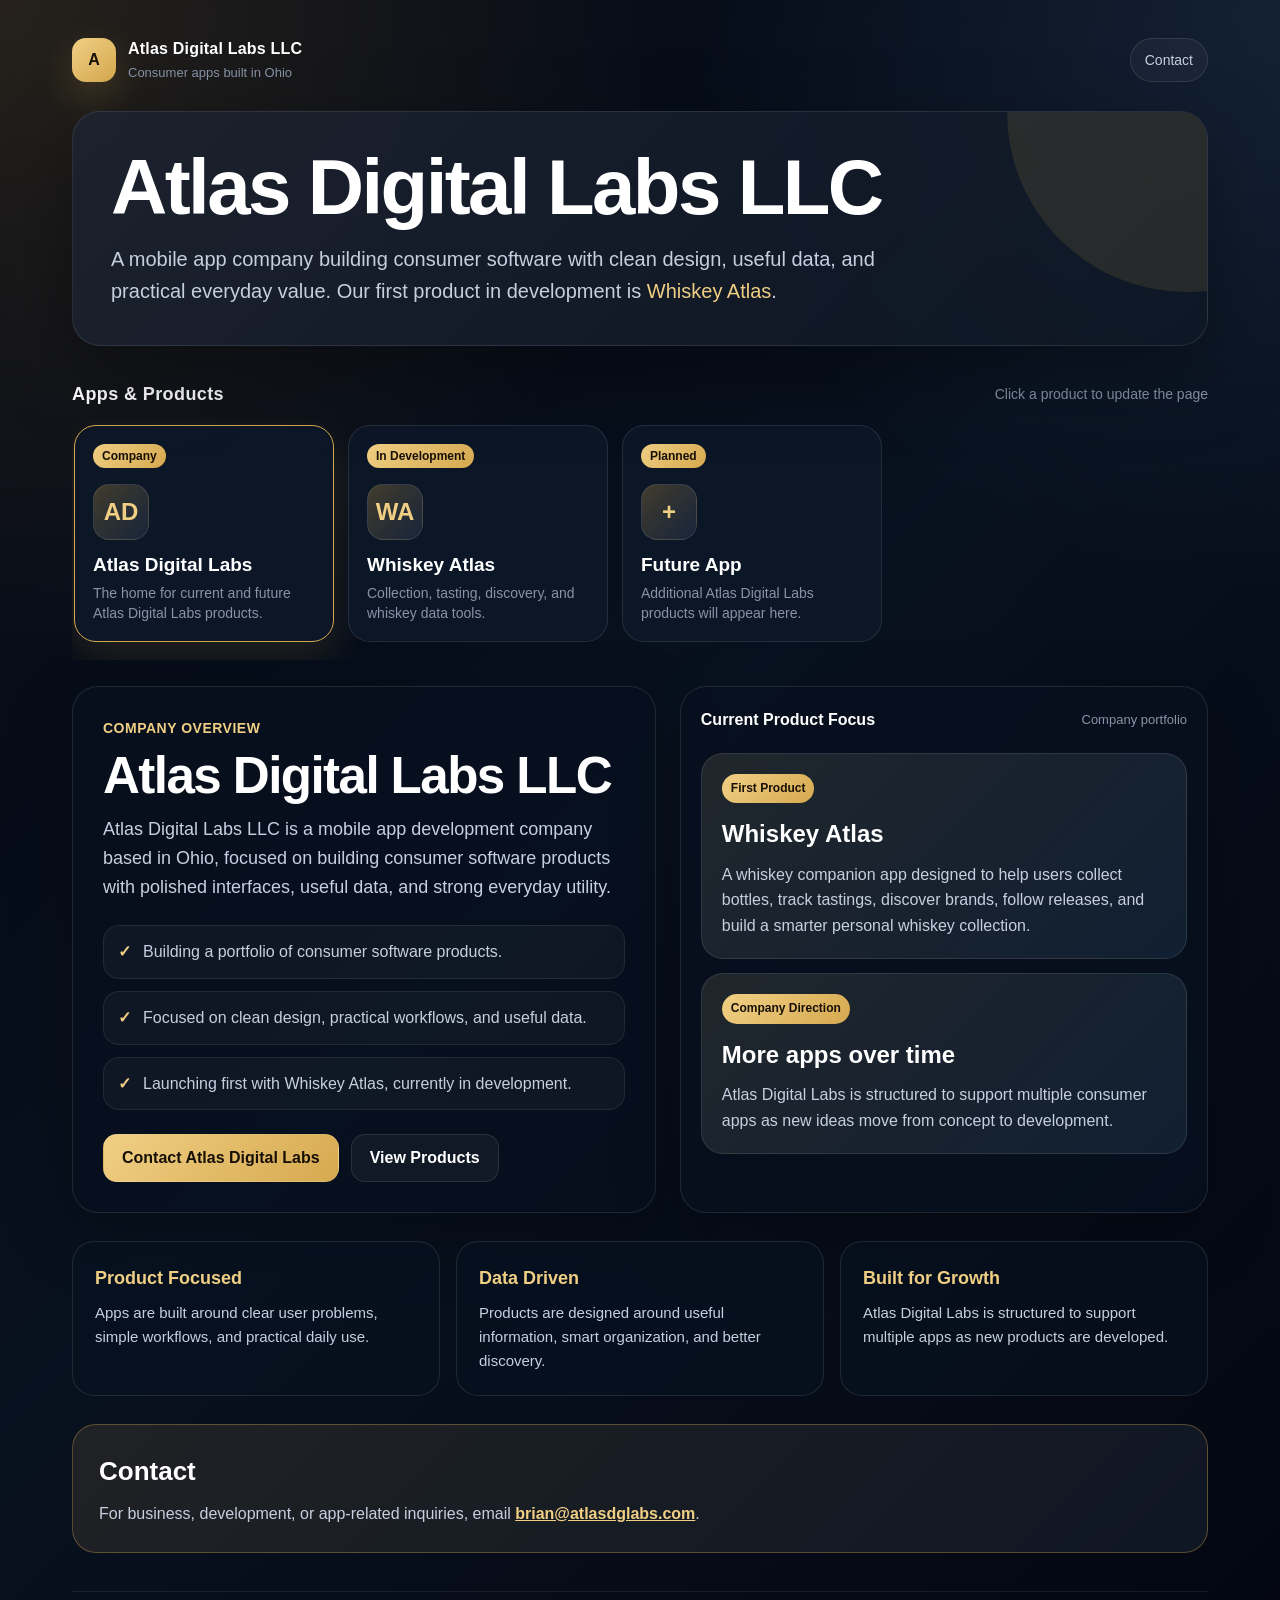
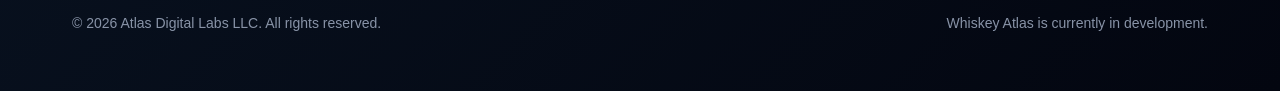
==== commit 3d9edf9b: "Update index.html" ====
--- a/index.html
+++ b/index.html
@@ -236,7 +236,7 @@
         linear-gradient(135deg, rgba(214, 169, 79, 0.28), rgba(127, 179, 255, 0.12)),
         #08111f;
       border: 1px solid rgba(255, 255, 255, 0.1);
-      font-size: 26px;
+      font-size: 24px;
       font-weight: 900;
       color: var(--gold-light);
     }
@@ -352,8 +352,6 @@
 
     .visual-panel {
       overflow: hidden;
-      display: flex;
-      flex-direction: column;
       min-height: 520px;
     }
 
@@ -370,12 +368,51 @@
       font-size: 13px;
     }
 
+    .visual-content {
+      padding: 20px;
+      height: calc(100% - 52px);
+    }
+
+    .portfolio-grid {
+      display: grid;
+      grid-template-columns: 1fr;
+      gap: 14px;
+    }
+
+    .portfolio-item {
+      padding: 20px;
+      border-radius: 22px;
+      border: 1px solid rgba(255,255,255,0.1);
+      background:
+        linear-gradient(135deg, rgba(214, 169, 79, 0.1), rgba(127, 179, 255, 0.05)),
+        rgba(13, 24, 41, 0.92);
+    }
+
+    .portfolio-label {
+      display: inline-flex;
+      margin-bottom: 12px;
+      color: #181006;
+      background: linear-gradient(135deg, var(--gold-light), var(--gold));
+      border-radius: 999px;
+      padding: 5px 9px;
+      font-size: 12px;
+      font-weight: 900;
+    }
+
+    .portfolio-item h3 {
+      margin: 0 0 8px;
+      font-size: 24px;
+    }
+
+    .portfolio-item p {
+      margin: 0;
+      color: var(--muted);
+    }
+
     .screenshots {
-      padding: 20px;
       display: grid;
       grid-template-columns: 1fr 1fr;
       gap: 14px;
-      flex: 1;
     }
 
     .screenshot-placeholder {
@@ -594,24 +631,31 @@
       <section class="masthead">
         <div class="masthead-inner">
           <h1 class="page-title">
-            Apps with clean design, useful data, and everyday purpose.
+            Atlas Digital Labs LLC
           </h1>
 
           <p class="lead">
-            Atlas Digital Labs LLC builds consumer software products. Our first featured app is
-            <span class="title-accent">Whiskey Atlas</span>, a better way to collect, taste,
-            discover, and learn about whiskey.
+            A mobile app company building consumer software with clean design, useful data,
+            and practical everyday value. Our first product in development is
+            <span class="title-accent">Whiskey Atlas</span>.
           </p>
         </div>
       </section>
 
       <section class="section-label" aria-label="Developed apps">
-        <h2>Developed Apps</h2>
-        <span>Click an app to update the page</span>
+        <h2>Apps & Products</h2>
+        <span>Click a product to update the page</span>
       </section>
 
       <section class="app-scroll">
-        <button class="app-card active" data-app="whiskey">
+        <button class="app-card active" data-app="company">
+          <span class="app-status">Company</span>
+          <div class="app-icon">AD</div>
+          <h3>Atlas Digital Labs</h3>
+          <p>The home for current and future Atlas Digital Labs products.</p>
+        </button>
+
+        <button class="app-card" data-app="whiskey">
           <span class="app-status">In Development</span>
           <div class="app-icon">WA</div>
           <h3>Whiskey Atlas</h3>
@@ -624,70 +668,55 @@
           <h3>Future App</h3>
           <p>Additional Atlas Digital Labs products will appear here.</p>
         </button>
-
-        <button class="app-card" data-app="company">
-          <span class="app-status">Company</span>
-          <div class="app-icon">AD</div>
-          <h3>Atlas Digital Labs</h3>
-          <p>A home for current and future consumer software projects.</p>
-        </button>
       </section>
 
       <section class="app-detail">
         <div class="detail-panel">
-          <div class="app-kicker" id="detailKicker">Featured App</div>
-          <h2 class="detail-title" id="detailTitle">Whiskey Atlas</h2>
+          <div class="app-kicker" id="detailKicker">Company Overview</div>
+          <h2 class="detail-title" id="detailTitle">Atlas Digital Labs LLC</h2>
           <p class="detail-description" id="detailDescription">
-            Whiskey Atlas is a whiskey companion app designed to help users organize bottles,
-            track tastings, explore brands, follow releases, and build a smarter personal collection.
+            Atlas Digital Labs LLC is a mobile app development company based in Ohio,
+            focused on building consumer software products with polished interfaces,
+            useful data, and strong everyday utility.
           </p>
 
           <ul class="feature-list" id="featureList">
-            <li><span class="check">✓</span><span>Save bottles to a personal collection and wish list.</span></li>
-            <li><span class="check">✓</span><span>Track structured tasting notes for aroma, palate, finish, and value.</span></li>
-            <li><span class="check">✓</span><span>Explore brands, bottles, releases, and whiskey data in one place.</span></li>
+            <li><span class="check">✓</span><span>Building a portfolio of consumer software products.</span></li>
+            <li><span class="check">✓</span><span>Focused on clean design, practical workflows, and useful data.</span></li>
+            <li><span class="check">✓</span><span>Launching first with Whiskey Atlas, currently in development.</span></li>
           </ul>
 
           <div class="actions">
             <a class="button primary" href="mailto:brian@atlasdglabs.com">Contact Atlas Digital Labs</a>
-            <a class="button secondary" href="#screenshots">View App Preview</a>
+            <a class="button secondary" href="#apps">View Products</a>
           </div>
         </div>
 
-        <div class="visual-panel" id="screenshots">
+        <div class="visual-panel" id="apps">
           <div class="visual-header">
-            <strong id="visualTitle">Whiskey Atlas Preview</strong>
-            <span>Replace with real screenshots later</span>
+            <strong id="visualTitle">Current Product Focus</strong>
+            <span id="visualNote">Company portfolio</span>
           </div>
 
-          <div class="screenshots">
-            <div class="screenshot-placeholder">
-              <div>
-                <div class="phone-bar"></div>
-                <div class="mock-title" id="mockTitleOne">Collection Shelf</div>
-                <div class="mock-lines">
-                  <div class="mock-line"></div>
-                  <div class="mock-line medium"></div>
-                  <div class="mock-line short"></div>
-                </div>
+          <div class="visual-content" id="visualContent">
+            <div class="portfolio-grid">
+              <div class="portfolio-item">
+                <span class="portfolio-label">First Product</span>
+                <h3>Whiskey Atlas</h3>
+                <p>
+                  A whiskey companion app designed to help users collect bottles,
+                  track tastings, discover brands, follow releases, and build a smarter
+                  personal whiskey collection.
+                </p>
               </div>
-              <div class="mock-card" id="mockCardOne">
-                Placeholder for a real Whiskey Atlas app screenshot.
-              </div>
-            </div>
-
-            <div class="screenshot-placeholder">
-              <div>
-                <div class="phone-bar"></div>
-                <div class="mock-title" id="mockTitleTwo">Tasting Flow</div>
-                <div class="mock-lines">
-                  <div class="mock-line medium"></div>
-                  <div class="mock-line"></div>
-                  <div class="mock-line short"></div>
-                </div>
-              </div>
-              <div class="mock-card" id="mockCardTwo">
-                Add iPhone screenshots when the app screens are ready.
+
+              <div class="portfolio-item">
+                <span class="portfolio-label">Company Direction</span>
+                <h3>More apps over time</h3>
+                <p>
+                  Atlas Digital Labs is structured to support multiple consumer apps as
+                  new ideas move from concept to development.
+                </p>
               </div>
             </div>
           </div>
@@ -698,14 +727,14 @@
         <div class="company-card">
           <h3>Product Focused</h3>
           <p>
-            We build apps around clear user problems, simple workflows, and practical daily use.
+            Apps are built around clear user problems, simple workflows, and practical daily use.
           </p>
         </div>
 
         <div class="company-card">
           <h3>Data Driven</h3>
           <p>
-            Our products are designed around useful information, smart organization, and better discovery.
+            Products are designed around useful information, smart organization, and better discovery.
           </p>
         </div>
 
@@ -734,6 +763,42 @@
 
   <script>
     const apps = {
+      company: {
+        kicker: "Company Overview",
+        title: "Atlas Digital Labs LLC",
+        description:
+          "Atlas Digital Labs LLC is a mobile app development company based in Ohio, focused on building consumer software products with polished interfaces, useful data, and strong everyday utility.",
+        features: [
+          "Building a portfolio of consumer software products.",
+          "Focused on clean design, practical workflows, and useful data.",
+          "Launching first with Whiskey Atlas, currently in development."
+        ],
+        visualTitle: "Current Product Focus",
+        visualNote: "Company portfolio",
+        visualContent: `
+          <div class="portfolio-grid">
+            <div class="portfolio-item">
+              <span class="portfolio-label">First Product</span>
+              <h3>Whiskey Atlas</h3>
+              <p>
+                A whiskey companion app designed to help users collect bottles,
+                track tastings, discover brands, follow releases, and build a smarter
+                personal whiskey collection.
+              </p>
+            </div>
+
+            <div class="portfolio-item">
+              <span class="portfolio-label">Company Direction</span>
+              <h3>More apps over time</h3>
+              <p>
+                Atlas Digital Labs is structured to support multiple consumer apps as
+                new ideas move from concept to development.
+              </p>
+            </div>
+          </div>
+        `
+      },
+
       whiskey: {
         kicker: "Featured App",
         title: "Whiskey Atlas",
@@ -745,10 +810,40 @@
           "Explore brands, bottles, releases, and whiskey data in one place."
         ],
         visualTitle: "Whiskey Atlas Preview",
-        mockTitleOne: "Collection Shelf",
-        mockTitleTwo: "Tasting Flow",
-        mockCardOne: "Placeholder for a real Whiskey Atlas collection screenshot.",
-        mockCardTwo: "Placeholder for a real Whiskey Atlas tasting screenshot."
+        visualNote: "Replace with real app screenshots later",
+        visualContent: `
+          <div class="screenshots">
+            <div class="screenshot-placeholder">
+              <div>
+                <div class="phone-bar"></div>
+                <div class="mock-title">Collection Shelf</div>
+                <div class="mock-lines">
+                  <div class="mock-line"></div>
+                  <div class="mock-line medium"></div>
+                  <div class="mock-line short"></div>
+                </div>
+              </div>
+              <div class="mock-card">
+                Placeholder for a real Whiskey Atlas collection screenshot.
+              </div>
+            </div>
+
+            <div class="screenshot-placeholder">
+              <div>
+                <div class="phone-bar"></div>
+                <div class="mock-title">Tasting Flow</div>
+                <div class="mock-lines">
+                  <div class="mock-line medium"></div>
+                  <div class="mock-line"></div>
+                  <div class="mock-line short"></div>
+                </div>
+              </div>
+              <div class="mock-card">
+                Placeholder for a real Whiskey Atlas tasting screenshot.
+              </div>
+            </div>
+          </div>
+        `
       },
 
       "coming-soon": {
@@ -758,31 +853,32 @@
           "Atlas Digital Labs LLC is built to support more than one product. Future apps will be added here as they move from idea to development.",
         features: [
           "New consumer software products will be featured as they are developed.",
-          "Each app can have its own focused page content and preview area.",
-          "The company website can grow without rebuilding the whole site."
+          "Each app can have its own focused content and preview area.",
+          "The company site can grow as the app portfolio grows."
         ],
-        visualTitle: "Future App Preview",
-        mockTitleOne: "Product Concept",
-        mockTitleTwo: "App Preview",
-        mockCardOne: "Future app screenshots can be placed here.",
-        mockCardTwo: "This area is ready for the next Atlas Digital Labs product."
-      },
-
-      company: {
-        kicker: "Company Overview",
-        title: "Atlas Digital Labs LLC",
-        description:
-          "Atlas Digital Labs LLC is a mobile app development company based in Ohio, focused on building consumer software with clean design, useful data, and practical everyday value.",
-        features: [
-          "Home for Whiskey Atlas and future Atlas Digital Labs products.",
-          "Designed to support app launches, support pages, privacy pages, and business inquiries.",
-          "Built as a simple, professional public presence for the company."
-        ],
-        visualTitle: "Company Website",
-        mockTitleOne: "App Portfolio",
-        mockTitleTwo: "Business Presence",
-        mockCardOne: "A clean home for current and future developed apps.",
-        mockCardTwo: "Use this website for Apple Developer, support, and business contact."
+        visualTitle: "Future Product Slot",
+        visualNote: "Reserved for future apps",
+        visualContent: `
+          <div class="portfolio-grid">
+            <div class="portfolio-item">
+              <span class="portfolio-label">Planned</span>
+              <h3>Future Atlas App</h3>
+              <p>
+                This product slot is reserved for the next Atlas Digital Labs app
+                after Whiskey Atlas.
+              </p>
+            </div>
+
+            <div class="portfolio-item">
+              <span class="portfolio-label">Scalable Layout</span>
+              <h3>Ready for expansion</h3>
+              <p>
+                As new apps are developed, each product can have its own description,
+                feature list, screenshots, support information, and launch status.
+              </p>
+            </div>
+          </div>
+        `
       }
     };
 
@@ -792,10 +888,8 @@
     const detailDescription = document.getElementById("detailDescription");
     const featureList = document.getElementById("featureList");
     const visualTitle = document.getElementById("visualTitle");
-    const mockTitleOne = document.getElementById("mockTitleOne");
-    const mockTitleTwo = document.getElementById("mockTitleTwo");
-    const mockCardOne = document.getElementById("mockCardOne");
-    const mockCardTwo = document.getElementById("mockCardTwo");
+    const visualNote = document.getElementById("visualNote");
+    const visualContent = document.getElementById("visualContent");
 
     function loadApp(appKey) {
       const app = apps[appKey];
@@ -804,10 +898,8 @@
       detailTitle.textContent = app.title;
       detailDescription.textContent = app.description;
       visualTitle.textContent = app.visualTitle;
-      mockTitleOne.textContent = app.mockTitleOne;
-      mockTitleTwo.textContent = app.mockTitleTwo;
-      mockCardOne.textContent = app.mockCardOne;
-      mockCardTwo.textContent = app.mockCardTwo;
+      visualNote.textContent = app.visualNote;
+      visualContent.innerHTML = app.visualContent;
 
       featureList.innerHTML = app.features
         .map(feature => `<li><span class="check">✓</span><span>${feature}</span></li>`)
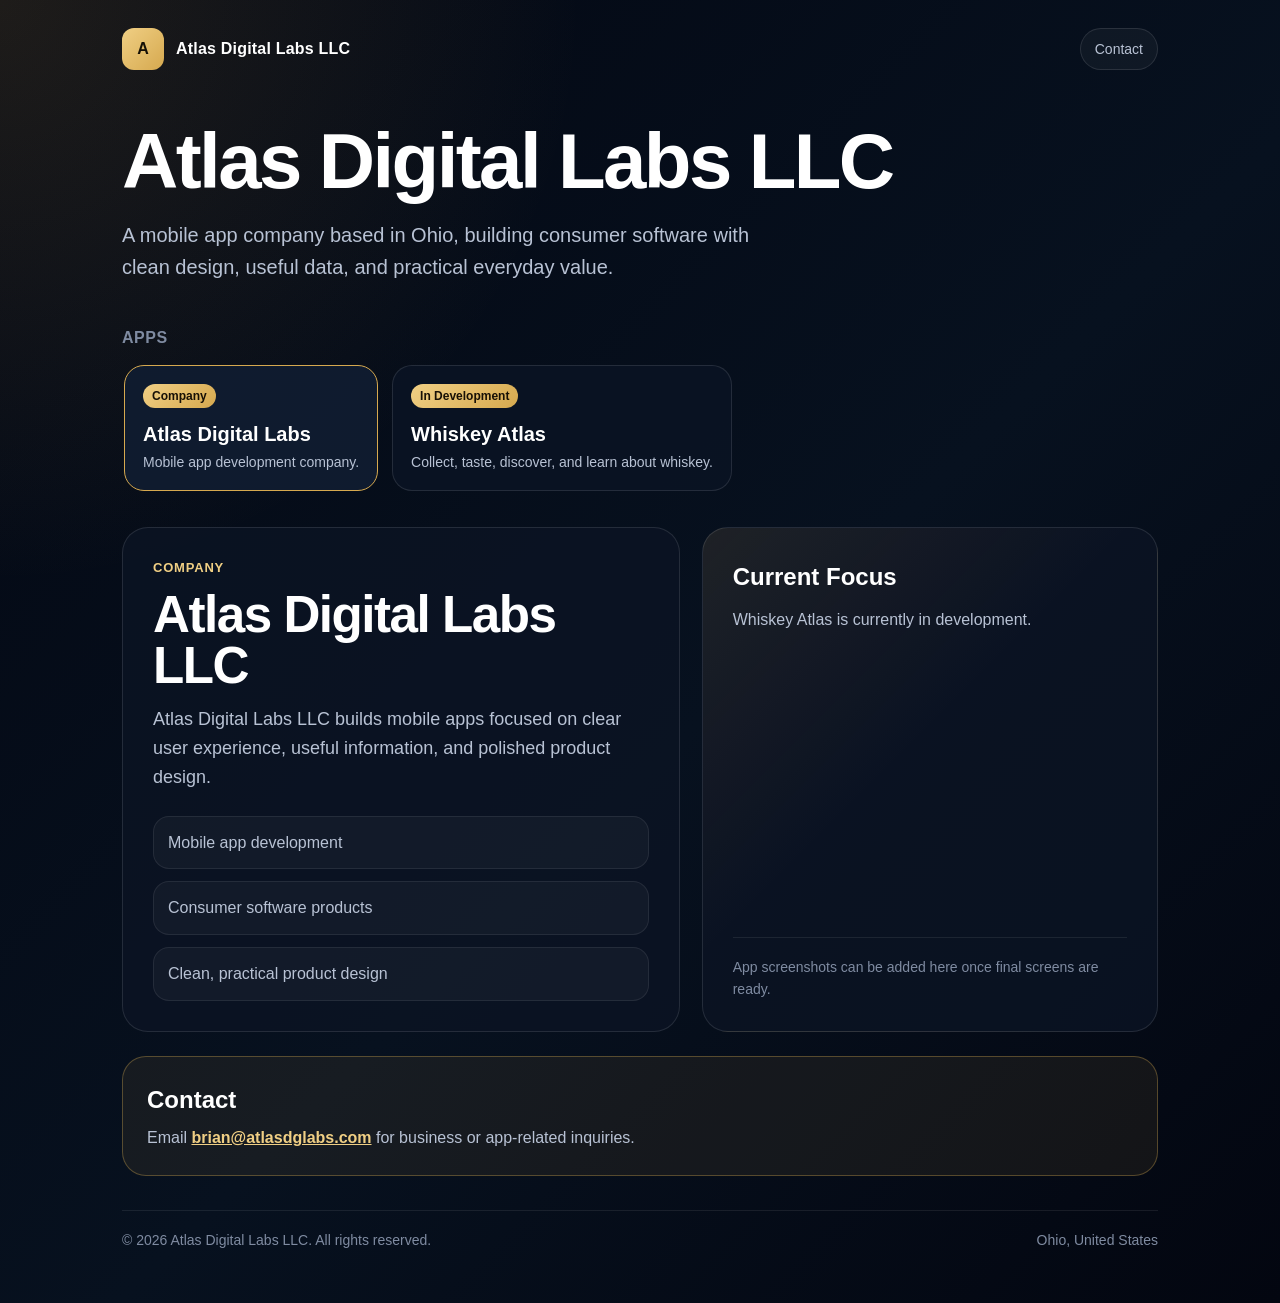
==== commit 52f21c00: "Update index.html" ====
--- a/index.html
+++ b/index.html
@@ -8,26 +8,18 @@
   <style>
     :root {
       --bg: #050914;
-      --bg-soft: #08111f;
-      --panel: #0d1829;
-      --panel-2: #111f34;
-      --border: rgba(255, 255, 255, 0.1);
-      --border-strong: rgba(214, 169, 79, 0.35);
-      --text: #ffffff;
-      --muted: #c6cfdf;
-      --muted-2: #8893a7;
+      --panel: #0b1424;
+      --panel-soft: #101c2f;
+      --border: rgba(255, 255, 255, 0.11);
       --gold: #d6a94f;
       --gold-light: #f0cf84;
-      --blue: #7fb3ff;
-      --shadow: rgba(0, 0, 0, 0.35);
+      --text: #ffffff;
+      --muted: #b8c2d4;
+      --soft: #7f8ba1;
     }
 
     * {
       box-sizing: border-box;
-    }
-
-    html {
-      scroll-behavior: smooth;
     }
 
     body {
@@ -35,9 +27,8 @@
       font-family: Arial, Helvetica, sans-serif;
       color: var(--text);
       background:
-        radial-gradient(circle at top left, rgba(214, 169, 79, 0.16), transparent 32%),
-        radial-gradient(circle at top right, rgba(127, 179, 255, 0.1), transparent 28%),
-        linear-gradient(135deg, #040711, #08111f 48%, #030610);
+        radial-gradient(circle at top left, rgba(214, 169, 79, 0.13), transparent 32%),
+        linear-gradient(135deg, #030712, #07111f 55%, #030610);
       min-height: 100vh;
       line-height: 1.6;
     }
@@ -46,495 +37,251 @@
       color: inherit;
     }
 
-    .page {
-      width: 100%;
-      min-height: 100vh;
-    }
-
-    .site-shell {
-      max-width: 1180px;
+    .site {
+      max-width: 1080px;
       margin: 0 auto;
-      padding: 28px 22px 56px;
+      padding: 28px 22px 52px;
     }
 
     .topbar {
       display: flex;
+      justify-content: space-between;
       align-items: center;
-      justify-content: space-between;
       gap: 18px;
-      padding: 8px 0 28px;
-    }
-
-    .company-mark {
+      margin-bottom: 54px;
+    }
+
+    .brand {
       display: flex;
       align-items: center;
       gap: 12px;
-      min-width: 0;
     }
 
     .logo {
-      width: 44px;
-      height: 44px;
-      border-radius: 14px;
+      width: 42px;
+      height: 42px;
+      border-radius: 12px;
       display: grid;
       place-items: center;
       background: linear-gradient(135deg, var(--gold-light), var(--gold));
-      color: #171006;
+      color: #151006;
       font-weight: 900;
-      box-shadow: 0 14px 36px rgba(214, 169, 79, 0.22);
-      flex: 0 0 auto;
-    }
-
-    .company-name {
+    }
+
+    .brand-name {
       font-weight: 800;
       letter-spacing: 0.2px;
-      white-space: nowrap;
-    }
-
-    .company-subtitle {
-      font-size: 13px;
-      color: var(--muted-2);
-      margin-top: 1px;
-    }
-
-    .top-link {
+    }
+
+    .contact-link {
+      color: var(--muted);
+      text-decoration: none;
       border: 1px solid var(--border);
-      color: var(--muted);
-      text-decoration: none;
-      padding: 10px 14px;
       border-radius: 999px;
+      padding: 9px 14px;
       font-size: 14px;
       background: rgba(255, 255, 255, 0.04);
     }
 
-    .top-link:hover {
-      border-color: var(--border-strong);
+    .contact-link:hover {
       color: var(--gold-light);
-    }
-
-    .masthead {
-      border: 1px solid var(--border);
-      border-radius: 28px;
-      padding: 38px;
-      background:
-        linear-gradient(135deg, rgba(255, 255, 255, 0.07), rgba(255, 255, 255, 0.025)),
-        rgba(8, 17, 31, 0.82);
-      box-shadow: 0 28px 80px var(--shadow);
-      overflow: hidden;
-      position: relative;
-    }
-
-    .masthead::after {
-      content: "";
-      position: absolute;
-      width: 360px;
-      height: 360px;
-      border-radius: 50%;
-      right: -160px;
-      top: -180px;
-      background: rgba(214, 169, 79, 0.12);
-      pointer-events: none;
-    }
-
-    .masthead-inner {
-      position: relative;
-      z-index: 2;
-      max-width: 850px;
-    }
-
-    .page-title {
-      font-size: clamp(42px, 7vw, 78px);
+      border-color: rgba(214, 169, 79, 0.45);
+    }
+
+    .hero {
+      max-width: 780px;
+      margin-bottom: 34px;
+    }
+
+    h1 {
+      font-size: clamp(44px, 7vw, 78px);
       line-height: 0.96;
       letter-spacing: -2.6px;
-      margin: 0 0 18px;
-    }
-
-    .title-accent {
-      color: var(--gold-light);
+      margin: 0 0 20px;
     }
 
     .lead {
       font-size: 20px;
       color: var(--muted);
-      max-width: 780px;
-      margin: 0;
-    }
-
-    .section-label {
-      margin: 34px 0 12px;
-      display: flex;
+      margin: 0;
+      max-width: 680px;
+    }
+
+    .accent {
+      color: var(--gold-light);
+    }
+
+    .selector-wrap {
+      margin: 42px 0 22px;
+    }
+
+    .selector-title {
+      display: flex;
+      justify-content: space-between;
       align-items: center;
-      justify-content: space-between;
-      gap: 12px;
-    }
-
-    .section-label h2 {
-      font-size: 18px;
-      letter-spacing: 0.4px;
-      margin: 0;
-      color: var(--text);
-    }
-
-    .section-label span {
-      color: var(--muted-2);
-      font-size: 14px;
+      gap: 16px;
+      margin-bottom: 12px;
+    }
+
+    .selector-title h2 {
+      margin: 0;
+      font-size: 16px;
+      letter-spacing: 0.5px;
+      text-transform: uppercase;
+      color: var(--soft);
     }
 
     .app-scroll {
       display: flex;
       gap: 14px;
       overflow-x: auto;
-      padding: 4px 2px 18px;
-      scrollbar-width: thin;
-      scrollbar-color: rgba(214, 169, 79, 0.7) rgba(255,255,255,0.08);
+      padding: 2px 2px 14px;
     }
 
     .app-card {
-      min-width: 260px;
-      max-width: 260px;
+      min-width: 240px;
       cursor: pointer;
+      text-align: left;
+      color: var(--text);
       border: 1px solid var(--border);
-      border-radius: 22px;
+      border-radius: 20px;
       padding: 18px;
-      background: rgba(13, 24, 41, 0.9);
-      color: var(--text);
-      text-align: left;
-      transition: transform 180ms ease, border-color 180ms ease, background 180ms ease;
+      background: rgba(11, 20, 36, 0.88);
+      transition: border-color 160ms ease, transform 160ms ease, background 160ms ease;
     }
 
     .app-card:hover {
       transform: translateY(-2px);
-      border-color: var(--border-strong);
-      background: rgba(17, 31, 52, 0.95);
+      border-color: rgba(214, 169, 79, 0.45);
+      background: rgba(16, 28, 47, 0.92);
     }
 
     .app-card.active {
       border-color: var(--gold);
-      box-shadow: 0 16px 42px rgba(214, 169, 79, 0.14);
-    }
-
-    .app-status {
-      display: inline-flex;
-      align-items: center;
+      background: rgba(16, 28, 47, 0.98);
+    }
+
+    .app-card .label {
+      display: inline-block;
+      margin-bottom: 14px;
+      padding: 5px 9px;
       border-radius: 999px;
-      padding: 5px 9px;
       font-size: 12px;
       font-weight: 800;
-      color: #181006;
+      color: #171006;
       background: linear-gradient(135deg, var(--gold-light), var(--gold));
-      margin-bottom: 16px;
-    }
-
-    .app-icon {
-      width: 56px;
-      height: 56px;
-      border-radius: 16px;
-      display: grid;
-      place-items: center;
-      margin-bottom: 14px;
-      background:
-        linear-gradient(135deg, rgba(214, 169, 79, 0.28), rgba(127, 179, 255, 0.12)),
-        #08111f;
-      border: 1px solid rgba(255, 255, 255, 0.1);
-      font-size: 24px;
-      font-weight: 900;
-      color: var(--gold-light);
     }
 
     .app-card h3 {
       margin: 0 0 6px;
-      font-size: 19px;
+      font-size: 20px;
       line-height: 1.2;
     }
 
     .app-card p {
       margin: 0;
-      color: var(--muted-2);
+      color: var(--muted);
       font-size: 14px;
       line-height: 1.45;
     }
 
-    .app-detail {
-      margin-top: 26px;
+    .content {
       display: grid;
-      grid-template-columns: 1.05fr 0.95fr;
-      gap: 24px;
+      grid-template-columns: 1.1fr 0.9fr;
+      gap: 22px;
       align-items: stretch;
     }
 
-    .detail-panel,
-    .visual-panel {
+    .panel {
       border: 1px solid var(--border);
       border-radius: 26px;
-      background: rgba(8, 17, 31, 0.82);
-      box-shadow: 0 24px 70px rgba(0,0,0,0.24);
-    }
-
-    .detail-panel {
+      background: rgba(11, 20, 36, 0.82);
       padding: 30px;
     }
 
-    .app-kicker {
+    .kicker {
       color: var(--gold-light);
+      font-size: 13px;
+      text-transform: uppercase;
+      letter-spacing: 0.8px;
       font-weight: 800;
-      font-size: 14px;
-      letter-spacing: 0.5px;
-      text-transform: uppercase;
       margin-bottom: 10px;
     }
 
     .detail-title {
+      margin: 0 0 14px;
       font-size: clamp(32px, 4vw, 52px);
       line-height: 1;
-      letter-spacing: -1.6px;
-      margin: 0 0 14px;
-    }
-
-    .detail-description {
+      letter-spacing: -1.5px;
+    }
+
+    .detail-copy {
+      color: var(--muted);
+      font-size: 18px;
       margin: 0 0 24px;
-      color: var(--muted);
-      font-size: 18px;
     }
 
     .feature-list {
+      list-style: none;
+      padding: 0;
+      margin: 0;
       display: grid;
       gap: 12px;
-      margin: 0;
-      padding: 0;
-      list-style: none;
     }
 
     .feature-list li {
-      display: flex;
-      gap: 12px;
-      align-items: flex-start;
-      color: var(--muted);
-      border: 1px solid rgba(255,255,255,0.08);
-      background: rgba(255,255,255,0.035);
+      border: 1px solid rgba(255, 255, 255, 0.08);
       border-radius: 16px;
       padding: 13px 14px;
-    }
-
-    .check {
-      color: var(--gold-light);
-      font-weight: 900;
-      flex: 0 0 auto;
-    }
-
-    .actions {
-      display: flex;
-      flex-wrap: wrap;
-      gap: 12px;
-      margin-top: 24px;
-    }
-
-    .button {
-      min-height: 48px;
-      display: inline-flex;
-      align-items: center;
-      justify-content: center;
-      text-decoration: none;
-      padding: 0 18px;
-      border-radius: 14px;
-      font-weight: 800;
-      border: 1px solid var(--border);
-    }
-
-    .button.primary {
-      color: #171006;
-      background: linear-gradient(135deg, var(--gold-light), var(--gold));
-    }
-
-    .button.secondary {
-      color: var(--text);
-      background: rgba(255,255,255,0.045);
-    }
-
-    .visual-panel {
-      overflow: hidden;
-      min-height: 520px;
-    }
-
-    .visual-header {
-      padding: 20px 20px 0;
-      display: flex;
-      align-items: center;
-      justify-content: space-between;
-      gap: 12px;
-    }
-
-    .visual-header span {
-      color: var(--muted-2);
-      font-size: 13px;
-    }
-
-    .visual-content {
-      padding: 20px;
-      height: calc(100% - 52px);
-    }
-
-    .portfolio-grid {
-      display: grid;
-      grid-template-columns: 1fr;
-      gap: 14px;
-    }
-
-    .portfolio-item {
-      padding: 20px;
-      border-radius: 22px;
-      border: 1px solid rgba(255,255,255,0.1);
-      background:
-        linear-gradient(135deg, rgba(214, 169, 79, 0.1), rgba(127, 179, 255, 0.05)),
-        rgba(13, 24, 41, 0.92);
-    }
-
-    .portfolio-label {
-      display: inline-flex;
-      margin-bottom: 12px;
-      color: #181006;
-      background: linear-gradient(135deg, var(--gold-light), var(--gold));
-      border-radius: 999px;
-      padding: 5px 9px;
-      font-size: 12px;
-      font-weight: 900;
-    }
-
-    .portfolio-item h3 {
-      margin: 0 0 8px;
-      font-size: 24px;
-    }
-
-    .portfolio-item p {
-      margin: 0;
-      color: var(--muted);
-    }
-
-    .screenshots {
-      display: grid;
-      grid-template-columns: 1fr 1fr;
-      gap: 14px;
-    }
-
-    .screenshot-placeholder {
-      border-radius: 24px;
-      border: 1px solid rgba(255,255,255,0.11);
-      background:
-        linear-gradient(180deg, rgba(255,255,255,0.08), rgba(255,255,255,0.02)),
-        var(--panel);
+      color: var(--muted);
+      background: rgba(255, 255, 255, 0.035);
+    }
+
+    .visual {
       min-height: 360px;
       display: flex;
       flex-direction: column;
       justify-content: space-between;
-      padding: 16px;
-      position: relative;
-      overflow: hidden;
-    }
-
-    .screenshot-placeholder::before {
-      content: "";
-      position: absolute;
-      inset: 12px;
-      border-radius: 18px;
-      border: 1px dashed rgba(214, 169, 79, 0.35);
-      pointer-events: none;
-    }
-
-    .phone-bar {
-      height: 8px;
-      width: 72px;
-      border-radius: 999px;
-      background: rgba(255,255,255,0.16);
-      margin: 0 auto 22px;
-    }
-
-    .mock-title {
-      position: relative;
-      z-index: 2;
-      color: var(--gold-light);
-      font-weight: 900;
-      font-size: 18px;
-      line-height: 1.2;
-      margin-top: 30px;
-    }
-
-    .mock-lines {
-      position: relative;
-      z-index: 2;
-      display: grid;
-      gap: 9px;
-      margin-top: 18px;
-    }
-
-    .mock-line {
-      height: 11px;
-      border-radius: 999px;
-      background: rgba(255,255,255,0.12);
-    }
-
-    .mock-line.short {
-      width: 62%;
-    }
-
-    .mock-line.medium {
-      width: 78%;
-    }
-
-    .mock-card {
-      position: relative;
-      z-index: 2;
-      margin-top: auto;
-      border-radius: 18px;
-      padding: 14px;
-      background: rgba(214, 169, 79, 0.12);
-      border: 1px solid rgba(214, 169, 79, 0.24);
-      color: var(--muted);
+      background:
+        linear-gradient(135deg, rgba(214, 169, 79, 0.1), transparent 45%),
+        rgba(11, 20, 36, 0.82);
+    }
+
+    .visual-title {
+      font-size: 24px;
+      font-weight: 800;
+      margin-bottom: 10px;
+    }
+
+    .visual-copy {
+      color: var(--muted);
+      margin: 0;
+    }
+
+    .visual-note {
+      margin-top: 32px;
+      padding-top: 18px;
+      border-top: 1px solid rgba(255, 255, 255, 0.08);
+      color: var(--soft);
       font-size: 14px;
     }
 
-    .company-section {
-      margin-top: 28px;
-      display: grid;
-      grid-template-columns: repeat(3, 1fr);
-      gap: 16px;
-    }
-
-    .company-card {
-      padding: 22px;
-      border-radius: 22px;
-      border: 1px solid var(--border);
-      background: rgba(8, 17, 31, 0.72);
-    }
-
-    .company-card h3 {
-      margin: 0 0 8px;
-      font-size: 18px;
-      color: var(--gold-light);
-    }
-
-    .company-card p {
-      margin: 0;
-      color: var(--muted);
-      font-size: 15px;
-    }
-
     .contact {
-      margin-top: 28px;
-      padding: 26px;
+      margin-top: 24px;
+      border: 1px solid rgba(214, 169, 79, 0.34);
       border-radius: 24px;
-      border: 1px solid var(--border-strong);
-      background:
-        linear-gradient(135deg, rgba(214, 169, 79, 0.12), rgba(255, 255, 255, 0.03)),
-        rgba(8, 17, 31, 0.88);
+      padding: 24px;
+      background: rgba(214, 169, 79, 0.08);
     }
 
     .contact h2 {
-      margin: 0 0 8px;
-      font-size: 26px;
+      margin: 0 0 6px;
+      font-size: 24px;
     }
 
     .contact p {
-      color: var(--muted);
-      margin: 0;
+      margin: 0;
+      color: var(--muted);
     }
 
     .contact a {
@@ -543,377 +290,190 @@
     }
 
     footer {
-      margin-top: 38px;
-      padding-top: 20px;
-      border-top: 1px solid rgba(255,255,255,0.08);
       display: flex;
       justify-content: space-between;
+      flex-wrap: wrap;
       gap: 12px;
-      flex-wrap: wrap;
-      color: var(--muted-2);
+      margin-top: 34px;
+      padding-top: 18px;
+      border-top: 1px solid rgba(255, 255, 255, 0.08);
+      color: var(--soft);
       font-size: 14px;
     }
 
-    @media (max-width: 920px) {
-      .masthead {
-        padding: 30px 24px;
-      }
-
-      .app-detail {
+    @media (max-width: 820px) {
+      .topbar {
+        margin-bottom: 40px;
+      }
+
+      .content {
         grid-template-columns: 1fr;
       }
 
-      .visual-panel {
-        min-height: auto;
-      }
-
-      .company-section {
-        grid-template-columns: 1fr;
-      }
-    }
-
-    @media (max-width: 620px) {
-      .site-shell {
-        padding: 22px 16px 42px;
-      }
-
-      .topbar {
-        align-items: flex-start;
-      }
-
-      .company-name {
-        white-space: normal;
-      }
-
-      .top-link {
+      .panel {
+        padding: 24px;
+      }
+    }
+
+    @media (max-width: 560px) {
+      .site {
+        padding: 24px 16px 42px;
+      }
+
+      .contact-link {
         display: none;
       }
 
-      .masthead {
-        border-radius: 22px;
+      .app-card {
+        min-width: 220px;
       }
 
       .lead {
         font-size: 18px;
       }
-
-      .app-card {
-        min-width: 230px;
-        max-width: 230px;
-      }
-
-      .screenshots {
-        grid-template-columns: 1fr;
-      }
-
-      .screenshot-placeholder {
-        min-height: 310px;
-      }
     }
   </style>
 </head>
 
 <body>
-  <div class="page">
-    <main class="site-shell">
-      <header class="topbar">
-        <div class="company-mark">
-          <div class="logo">A</div>
-          <div>
-            <div class="company-name">Atlas Digital Labs LLC</div>
-            <div class="company-subtitle">Consumer apps built in Ohio</div>
-          </div>
-        </div>
-
-        <a class="top-link" href="mailto:brian@atlasdglabs.com">Contact</a>
-      </header>
-
-      <section class="masthead">
-        <div class="masthead-inner">
-          <h1 class="page-title">
-            Atlas Digital Labs LLC
-          </h1>
-
-          <p class="lead">
-            A mobile app company building consumer software with clean design, useful data,
-            and practical everyday value. Our first product in development is
-            <span class="title-accent">Whiskey Atlas</span>.
+  <main class="site">
+    <header class="topbar">
+      <div class="brand">
+        <div class="logo">A</div>
+        <div class="brand-name">Atlas Digital Labs LLC</div>
+      </div>
+
+      <a class="contact-link" href="mailto:brian@atlasdglabs.com">Contact</a>
+    </header>
+
+    <section class="hero">
+      <h1>Atlas Digital Labs LLC</h1>
+      <p class="lead">
+        A mobile app company based in Ohio, building consumer software with clean design,
+        useful data, and practical everyday value.
+      </p>
+    </section>
+
+    <section class="selector-wrap">
+      <div class="selector-title">
+        <h2>Apps</h2>
+      </div>
+
+      <div class="app-scroll">
+        <button class="app-card active" data-app="company">
+          <span class="label">Company</span>
+          <h3>Atlas Digital Labs</h3>
+          <p>Mobile app development company.</p>
+        </button>
+
+        <button class="app-card" data-app="whiskey">
+          <span class="label">In Development</span>
+          <h3>Whiskey Atlas</h3>
+          <p>Collect, taste, discover, and learn about whiskey.</p>
+        </button>
+      </div>
+    </section>
+
+    <section class="content">
+      <div class="panel">
+        <div class="kicker" id="kicker">Company</div>
+        <h2 class="detail-title" id="title">Atlas Digital Labs LLC</h2>
+        <p class="detail-copy" id="description">
+          Atlas Digital Labs LLC builds mobile apps focused on clear user experience,
+          useful information, and polished product design.
+        </p>
+
+        <ul class="feature-list" id="features">
+          <li>Mobile app development</li>
+          <li>Consumer software products</li>
+          <li>Clean, practical product design</li>
+        </ul>
+      </div>
+
+      <div class="panel visual">
+        <div>
+          <div class="visual-title" id="visualTitle">Current Focus</div>
+          <p class="visual-copy" id="visualCopy">
+            Whiskey Atlas is currently in development.
           </p>
         </div>
-      </section>
-
-      <section class="section-label" aria-label="Developed apps">
-        <h2>Apps & Products</h2>
-        <span>Click a product to update the page</span>
-      </section>
-
-      <section class="app-scroll">
-        <button class="app-card active" data-app="company">
-          <span class="app-status">Company</span>
-          <div class="app-icon">AD</div>
-          <h3>Atlas Digital Labs</h3>
-          <p>The home for current and future Atlas Digital Labs products.</p>
-        </button>
-
-        <button class="app-card" data-app="whiskey">
-          <span class="app-status">In Development</span>
-          <div class="app-icon">WA</div>
-          <h3>Whiskey Atlas</h3>
-          <p>Collection, tasting, discovery, and whiskey data tools.</p>
-        </button>
-
-        <button class="app-card" data-app="coming-soon">
-          <span class="app-status">Planned</span>
-          <div class="app-icon">+</div>
-          <h3>Future App</h3>
-          <p>Additional Atlas Digital Labs products will appear here.</p>
-        </button>
-      </section>
-
-      <section class="app-detail">
-        <div class="detail-panel">
-          <div class="app-kicker" id="detailKicker">Company Overview</div>
-          <h2 class="detail-title" id="detailTitle">Atlas Digital Labs LLC</h2>
-          <p class="detail-description" id="detailDescription">
-            Atlas Digital Labs LLC is a mobile app development company based in Ohio,
-            focused on building consumer software products with polished interfaces,
-            useful data, and strong everyday utility.
-          </p>
-
-          <ul class="feature-list" id="featureList">
-            <li><span class="check">✓</span><span>Building a portfolio of consumer software products.</span></li>
-            <li><span class="check">✓</span><span>Focused on clean design, practical workflows, and useful data.</span></li>
-            <li><span class="check">✓</span><span>Launching first with Whiskey Atlas, currently in development.</span></li>
-          </ul>
-
-          <div class="actions">
-            <a class="button primary" href="mailto:brian@atlasdglabs.com">Contact Atlas Digital Labs</a>
-            <a class="button secondary" href="#apps">View Products</a>
-          </div>
+
+        <div class="visual-note" id="visualNote">
+          App screenshots can be added here once final screens are ready.
         </div>
-
-        <div class="visual-panel" id="apps">
-          <div class="visual-header">
-            <strong id="visualTitle">Current Product Focus</strong>
-            <span id="visualNote">Company portfolio</span>
-          </div>
-
-          <div class="visual-content" id="visualContent">
-            <div class="portfolio-grid">
-              <div class="portfolio-item">
-                <span class="portfolio-label">First Product</span>
-                <h3>Whiskey Atlas</h3>
-                <p>
-                  A whiskey companion app designed to help users collect bottles,
-                  track tastings, discover brands, follow releases, and build a smarter
-                  personal whiskey collection.
-                </p>
-              </div>
-
-              <div class="portfolio-item">
-                <span class="portfolio-label">Company Direction</span>
-                <h3>More apps over time</h3>
-                <p>
-                  Atlas Digital Labs is structured to support multiple consumer apps as
-                  new ideas move from concept to development.
-                </p>
-              </div>
-            </div>
-          </div>
-        </div>
-      </section>
-
-      <section class="company-section">
-        <div class="company-card">
-          <h3>Product Focused</h3>
-          <p>
-            Apps are built around clear user problems, simple workflows, and practical daily use.
-          </p>
-        </div>
-
-        <div class="company-card">
-          <h3>Data Driven</h3>
-          <p>
-            Products are designed around useful information, smart organization, and better discovery.
-          </p>
-        </div>
-
-        <div class="company-card">
-          <h3>Built for Growth</h3>
-          <p>
-            Atlas Digital Labs is structured to support multiple apps as new products are developed.
-          </p>
-        </div>
-      </section>
-
-      <section class="contact">
-        <h2>Contact</h2>
-        <p>
-          For business, development, or app-related inquiries, email
-          <a href="mailto:brian@atlasdglabs.com">brian@atlasdglabs.com</a>.
-        </p>
-      </section>
-
-      <footer>
-        <div>© 2026 Atlas Digital Labs LLC. All rights reserved.</div>
-        <div>Whiskey Atlas is currently in development.</div>
-      </footer>
-    </main>
-  </div>
+      </div>
+    </section>
+
+    <section class="contact">
+      <h2>Contact</h2>
+      <p>
+        Email <a href="mailto:brian@atlasdglabs.com">brian@atlasdglabs.com</a>
+        for business or app-related inquiries.
+      </p>
+    </section>
+
+    <footer>
+      <div>© 2026 Atlas Digital Labs LLC. All rights reserved.</div>
+      <div>Ohio, United States</div>
+    </footer>
+  </main>
 
   <script>
-    const apps = {
+    const content = {
       company: {
-        kicker: "Company Overview",
+        kicker: "Company",
         title: "Atlas Digital Labs LLC",
         description:
-          "Atlas Digital Labs LLC is a mobile app development company based in Ohio, focused on building consumer software products with polished interfaces, useful data, and strong everyday utility.",
+          "Atlas Digital Labs LLC builds mobile apps focused on clear user experience, useful information, and polished product design.",
         features: [
-          "Building a portfolio of consumer software products.",
-          "Focused on clean design, practical workflows, and useful data.",
-          "Launching first with Whiskey Atlas, currently in development."
+          "Mobile app development",
+          "Consumer software products",
+          "Clean, practical product design"
         ],
-        visualTitle: "Current Product Focus",
-        visualNote: "Company portfolio",
-        visualContent: `
-          <div class="portfolio-grid">
-            <div class="portfolio-item">
-              <span class="portfolio-label">First Product</span>
-              <h3>Whiskey Atlas</h3>
-              <p>
-                A whiskey companion app designed to help users collect bottles,
-                track tastings, discover brands, follow releases, and build a smarter
-                personal whiskey collection.
-              </p>
-            </div>
-
-            <div class="portfolio-item">
-              <span class="portfolio-label">Company Direction</span>
-              <h3>More apps over time</h3>
-              <p>
-                Atlas Digital Labs is structured to support multiple consumer apps as
-                new ideas move from concept to development.
-              </p>
-            </div>
-          </div>
-        `
+        visualTitle: "Current Focus",
+        visualCopy: "Whiskey Atlas is currently in development.",
+        visualNote: "App screenshots can be added here once final screens are ready."
       },
 
       whiskey: {
-        kicker: "Featured App",
+        kicker: "App",
         title: "Whiskey Atlas",
         description:
-          "Whiskey Atlas is a whiskey companion app designed to help users organize bottles, track tastings, explore brands, follow releases, and build a smarter personal collection.",
+          "Whiskey Atlas is a whiskey companion app for organizing bottles, recording tastings, exploring brands, and building a smarter personal collection.",
         features: [
-          "Save bottles to a personal collection and wish list.",
-          "Track structured tasting notes for aroma, palate, finish, and value.",
-          "Explore brands, bottles, releases, and whiskey data in one place."
+          "Bottle collection and wish list",
+          "Structured tasting notes",
+          "Whiskey discovery and bottle data"
         ],
-        visualTitle: "Whiskey Atlas Preview",
-        visualNote: "Replace with real app screenshots later",
-        visualContent: `
-          <div class="screenshots">
-            <div class="screenshot-placeholder">
-              <div>
-                <div class="phone-bar"></div>
-                <div class="mock-title">Collection Shelf</div>
-                <div class="mock-lines">
-                  <div class="mock-line"></div>
-                  <div class="mock-line medium"></div>
-                  <div class="mock-line short"></div>
-                </div>
-              </div>
-              <div class="mock-card">
-                Placeholder for a real Whiskey Atlas collection screenshot.
-              </div>
-            </div>
-
-            <div class="screenshot-placeholder">
-              <div>
-                <div class="phone-bar"></div>
-                <div class="mock-title">Tasting Flow</div>
-                <div class="mock-lines">
-                  <div class="mock-line medium"></div>
-                  <div class="mock-line"></div>
-                  <div class="mock-line short"></div>
-                </div>
-              </div>
-              <div class="mock-card">
-                Placeholder for a real Whiskey Atlas tasting screenshot.
-              </div>
-            </div>
-          </div>
-        `
-      },
-
-      "coming-soon": {
-        kicker: "Planned Product",
-        title: "Future Atlas App",
-        description:
-          "Atlas Digital Labs LLC is built to support more than one product. Future apps will be added here as they move from idea to development.",
-        features: [
-          "New consumer software products will be featured as they are developed.",
-          "Each app can have its own focused content and preview area.",
-          "The company site can grow as the app portfolio grows."
-        ],
-        visualTitle: "Future Product Slot",
-        visualNote: "Reserved for future apps",
-        visualContent: `
-          <div class="portfolio-grid">
-            <div class="portfolio-item">
-              <span class="portfolio-label">Planned</span>
-              <h3>Future Atlas App</h3>
-              <p>
-                This product slot is reserved for the next Atlas Digital Labs app
-                after Whiskey Atlas.
-              </p>
-            </div>
-
-            <div class="portfolio-item">
-              <span class="portfolio-label">Scalable Layout</span>
-              <h3>Ready for expansion</h3>
-              <p>
-                As new apps are developed, each product can have its own description,
-                feature list, screenshots, support information, and launch status.
-              </p>
-            </div>
-          </div>
-        `
+        visualTitle: "Whiskey Atlas",
+        visualCopy: "A cleaner way to collect, taste, discover, and learn about whiskey.",
+        visualNote: "Replace this area with real app screenshots when available."
       }
     };
 
     const cards = document.querySelectorAll(".app-card");
-    const detailKicker = document.getElementById("detailKicker");
-    const detailTitle = document.getElementById("detailTitle");
-    const detailDescription = document.getElementById("detailDescription");
-    const featureList = document.getElementById("featureList");
-    const visualTitle = document.getElementById("visualTitle");
-    const visualNote = document.getElementById("visualNote");
-    const visualContent = document.getElementById("visualContent");
-
-    function loadApp(appKey) {
-      const app = apps[appKey];
-
-      detailKicker.textContent = app.kicker;
-      detailTitle.textContent = app.title;
-      detailDescription.textContent = app.description;
-      visualTitle.textContent = app.visualTitle;
-      visualNote.textContent = app.visualNote;
-      visualContent.innerHTML = app.visualContent;
-
-      featureList.innerHTML = app.features
-        .map(feature => `<li><span class="check">✓</span><span>${feature}</span></li>`)
+
+    function loadSection(key) {
+      const item = content[key];
+
+      document.getElementById("kicker").textContent = item.kicker;
+      document.getElementById("title").textContent = item.title;
+      document.getElementById("description").textContent = item.description;
+      document.getElementById("visualTitle").textContent = item.visualTitle;
+      document.getElementById("visualCopy").textContent = item.visualCopy;
+      document.getElementById("visualNote").textContent = item.visualNote;
+
+      document.getElementById("features").innerHTML = item.features
+        .map(feature => `<li>${feature}</li>`)
         .join("");
 
       cards.forEach(card => {
-        card.classList.toggle("active", card.dataset.app === appKey);
+        card.classList.toggle("active", card.dataset.app === key);
       });
     }
 
     cards.forEach(card => {
-      card.addEventListener("click", () => {
-        loadApp(card.dataset.app);
-      });
+      card.addEventListener("click", () => loadSection(card.dataset.app));
     });
   </script>
 </body>
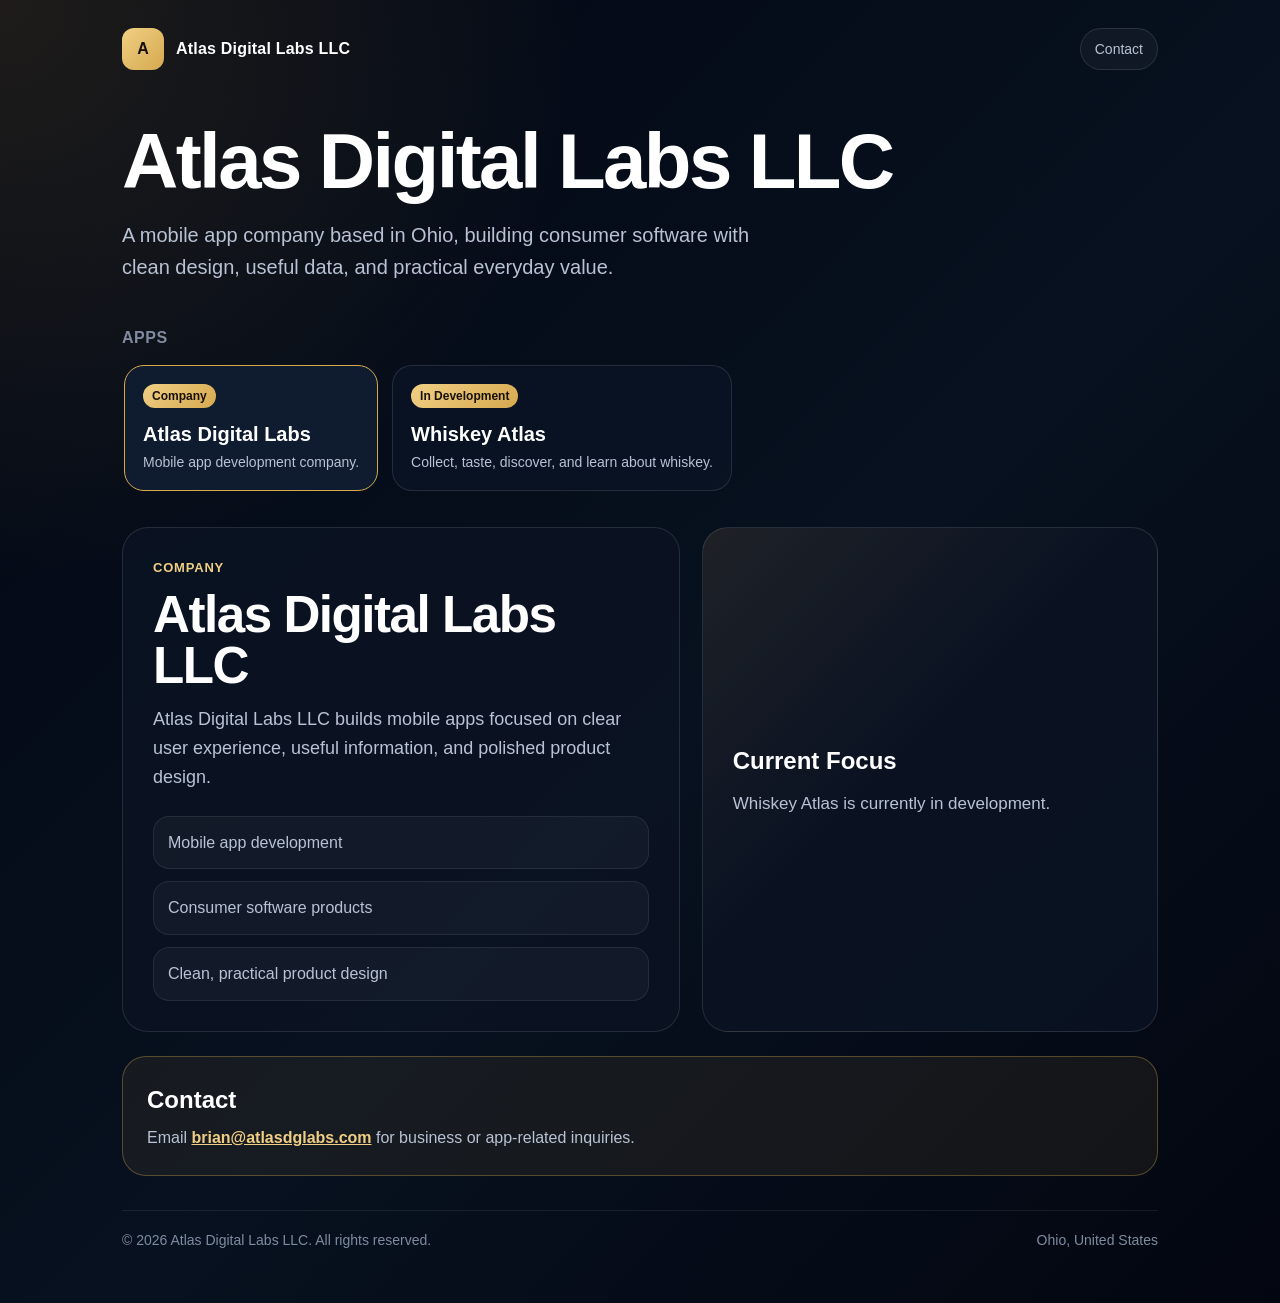
==== commit 31196b45: "Update index.html" ====
--- a/index.html
+++ b/index.html
@@ -107,19 +107,11 @@
       max-width: 680px;
     }
 
-    .accent {
-      color: var(--gold-light);
-    }
-
     .selector-wrap {
       margin: 42px 0 22px;
     }
 
     .selector-title {
-      display: flex;
-      justify-content: space-between;
-      align-items: center;
-      gap: 16px;
       margin-bottom: 12px;
     }
 
@@ -238,10 +230,10 @@
     }
 
     .visual {
-      min-height: 360px;
+      min-height: 260px;
       display: flex;
       flex-direction: column;
-      justify-content: space-between;
+      justify-content: center;
       background:
         linear-gradient(135deg, rgba(214, 169, 79, 0.1), transparent 45%),
         rgba(11, 20, 36, 0.82);
@@ -256,14 +248,7 @@
     .visual-copy {
       color: var(--muted);
       margin: 0;
-    }
-
-    .visual-note {
-      margin-top: 32px;
-      padding-top: 18px;
-      border-top: 1px solid rgba(255, 255, 255, 0.08);
-      color: var(--soft);
-      font-size: 14px;
+      font-size: 17px;
     }
 
     .contact {
@@ -391,16 +376,10 @@
       </div>
 
       <div class="panel visual">
-        <div>
-          <div class="visual-title" id="visualTitle">Current Focus</div>
-          <p class="visual-copy" id="visualCopy">
-            Whiskey Atlas is currently in development.
-          </p>
-        </div>
-
-        <div class="visual-note" id="visualNote">
-          App screenshots can be added here once final screens are ready.
-        </div>
+        <div class="visual-title" id="visualTitle">Current Focus</div>
+        <p class="visual-copy" id="visualCopy">
+          Whiskey Atlas is currently in development.
+        </p>
       </div>
     </section>
 
@@ -431,8 +410,7 @@
           "Clean, practical product design"
         ],
         visualTitle: "Current Focus",
-        visualCopy: "Whiskey Atlas is currently in development.",
-        visualNote: "App screenshots can be added here once final screens are ready."
+        visualCopy: "Whiskey Atlas is currently in development."
       },
 
       whiskey: {
@@ -446,8 +424,7 @@
           "Whiskey discovery and bottle data"
         ],
         visualTitle: "Whiskey Atlas",
-        visualCopy: "A cleaner way to collect, taste, discover, and learn about whiskey.",
-        visualNote: "Replace this area with real app screenshots when available."
+        visualCopy: "A cleaner way to collect, taste, discover, and learn about whiskey."
       }
     };
 
@@ -461,7 +438,6 @@
       document.getElementById("description").textContent = item.description;
       document.getElementById("visualTitle").textContent = item.visualTitle;
       document.getElementById("visualCopy").textContent = item.visualCopy;
-      document.getElementById("visualNote").textContent = item.visualNote;
 
       document.getElementById("features").innerHTML = item.features
         .map(feature => `<li>${feature}</li>`)
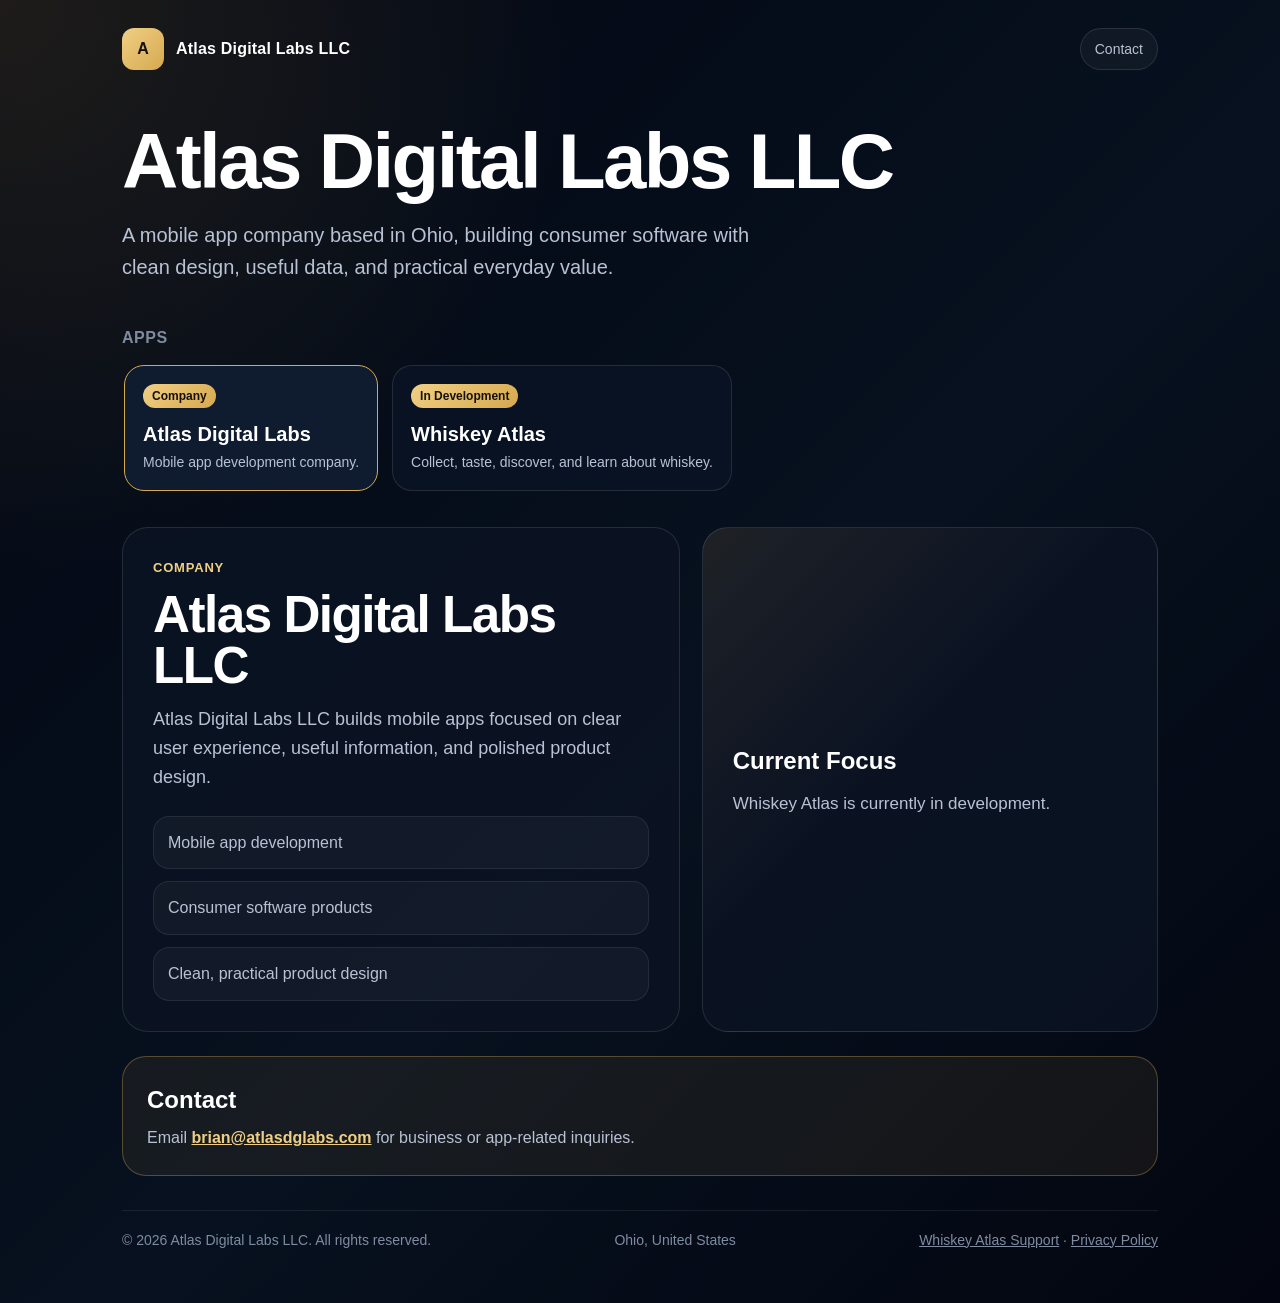
==== commit 81c98621: "Add Whiskey Atlas privacy policy and support pages" ====
--- a/index.html
+++ b/index.html
@@ -394,6 +394,7 @@
     <footer>
       <div>© 2026 Atlas Digital Labs LLC. All rights reserved.</div>
       <div>Ohio, United States</div>
+      <div><a href="/whiskey-atlas/support.html">Whiskey Atlas Support</a> &middot; <a href="/whiskey-atlas/privacy.html">Privacy Policy</a></div>
     </footer>
   </main>
 
